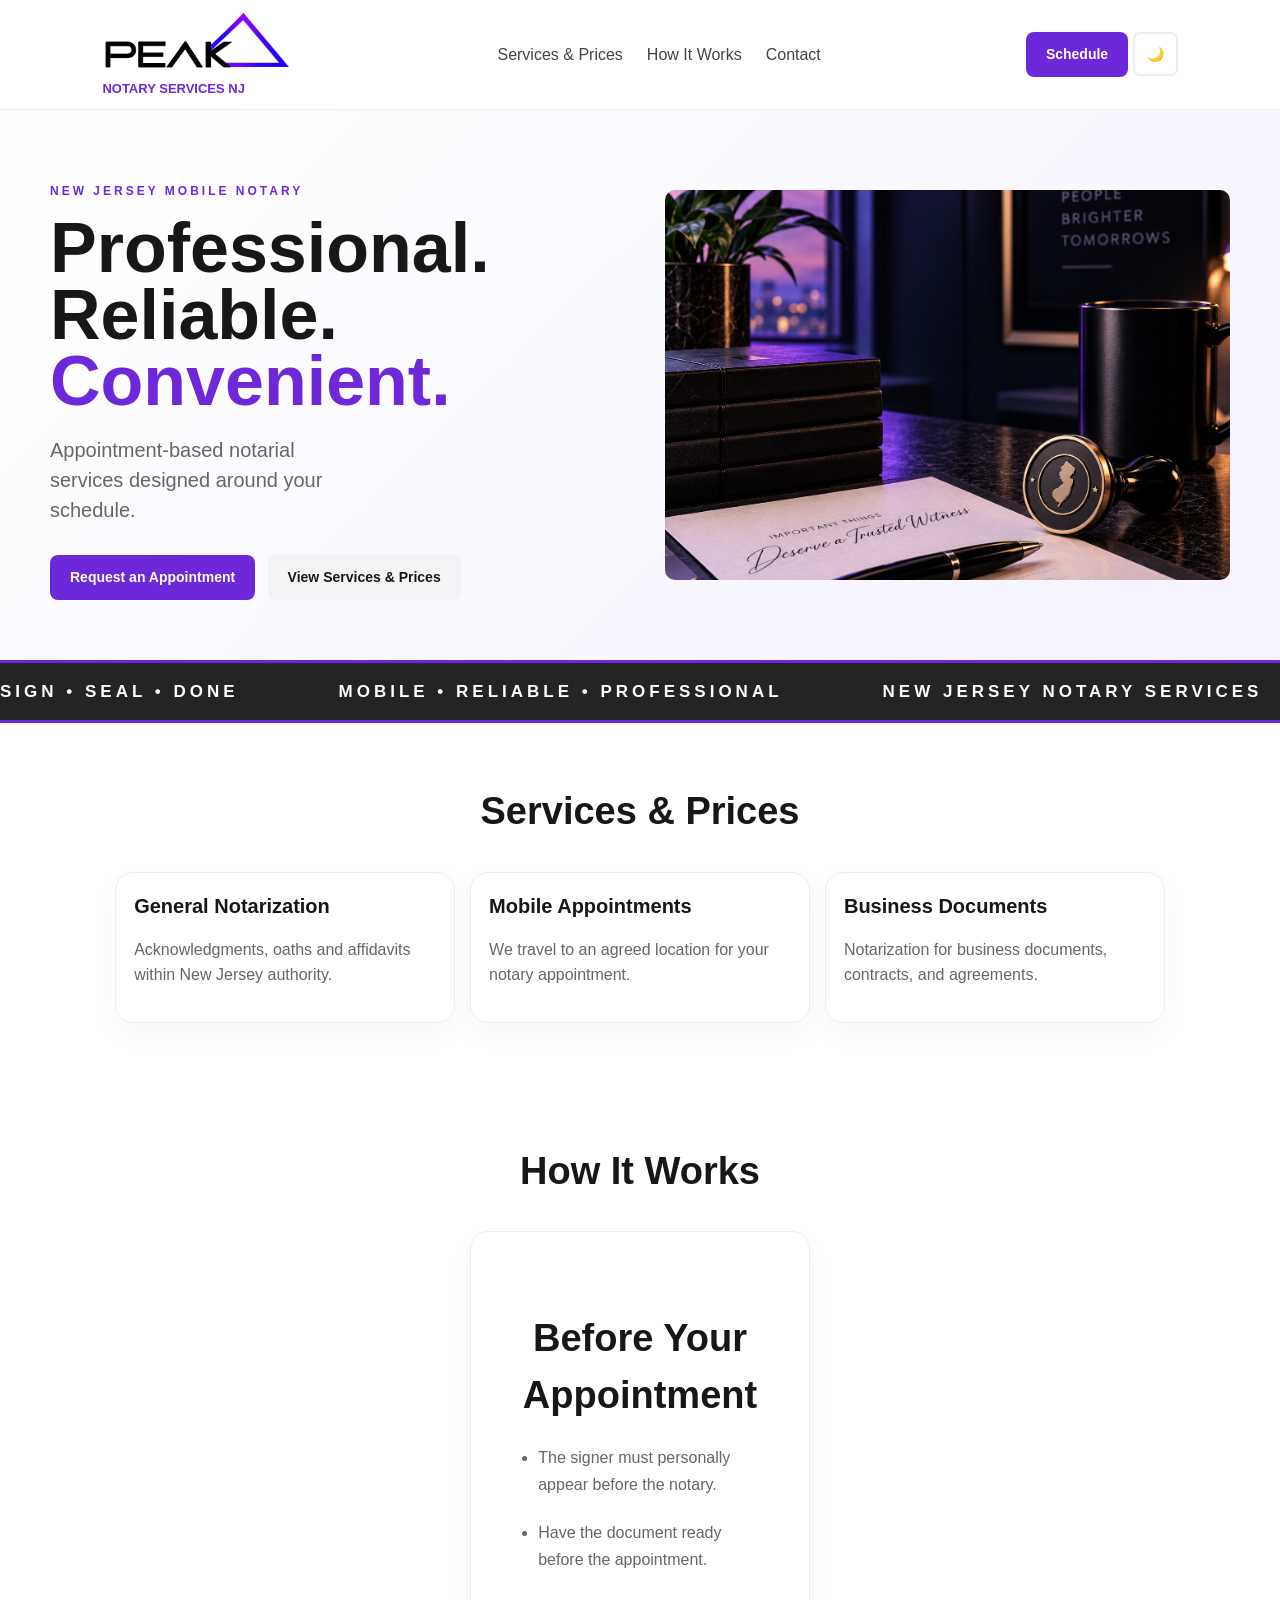
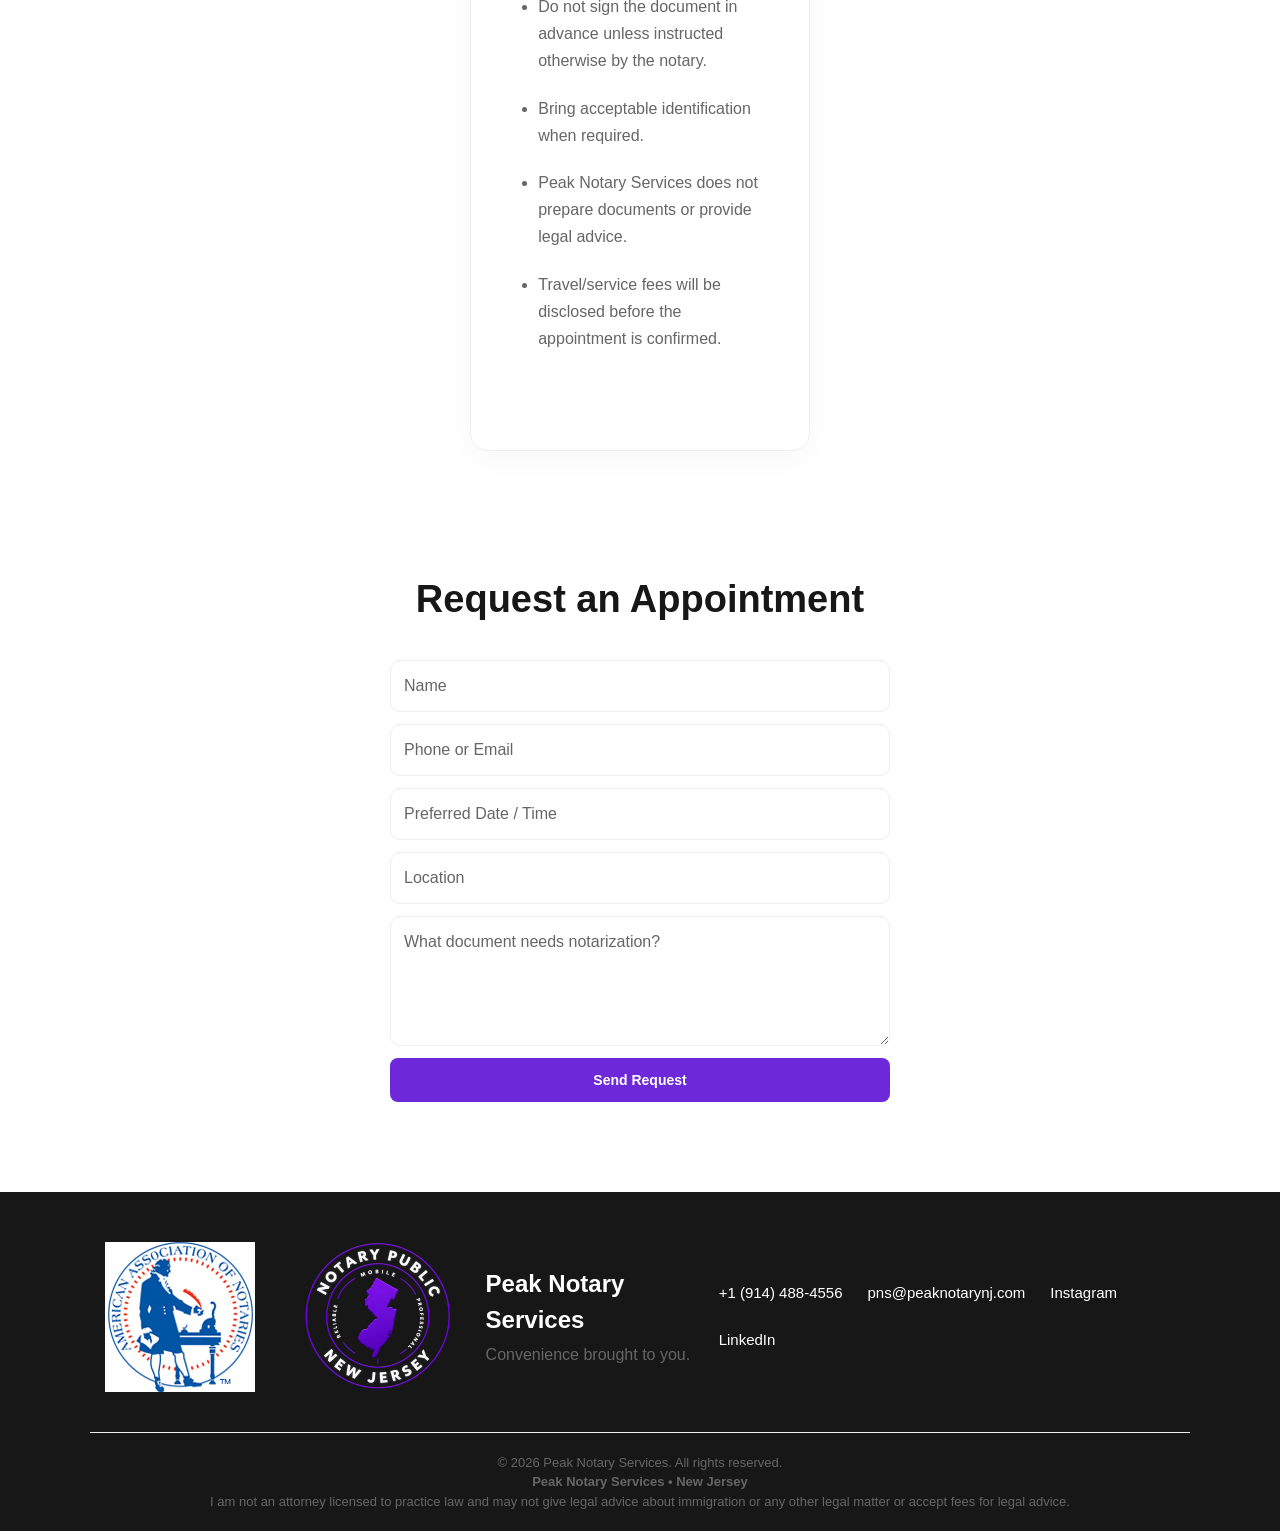
==== index.html @ 73725dfc "update11/11" ====
<!doctype html>
<html lang="en">
  <head>
    <meta charset="utf-8" />
    <meta name="viewport" content="width=device-width, initial-scale=1" />

    <title>Peak Notary Services | New Jersey Mobile Notary</title>

    <link rel="stylesheet" href="styles.css" />
  </head>

  <body>
    <!-- =========================
       HEADER
  ========================= -->

    <header>
      <a href="index.html" class="logo">
        <img
          id="site-logo"
          src="images/logo-light.png"
          alt="Peak Notary Services"
        />
        <small>NOTARY SERVICES NJ</small>
      </a>

      <nav>
        <a href="#services">Services & Prices</a>
        <a href="#how">How It Works</a>
        <a href="#contact">Contact</a>
      </nav>

      <div class="header-actions">
        <a class="btn" href="#contact">Schedule</a>

        <button id="darkModeToggle" class="dark-toggle" type="button">
          🌙
        </button>
      </div>
    </header>

    <!-- =========================
       HERO
    ========================= -->

    <section class="hero">
      <!-- HERO TEXT -->
      <div class="hero-content">
        <p class="eyebrow">NEW JERSEY MOBILE NOTARY</p>

        <h1>
          Professional.<br />
          Reliable.<br />
          <em>Convenient.</em>
        </h1>

        <p class="lead">
          Appointment-based notarial services designed around your schedule.
        </p>

        <div class="hero-buttons">
          <a class="btn" href="#contact"> Request an Appointment </a>

          <a class="btn ghost" href="#services"> View Services & Prices </a>
        </div>
      </div>

      <!-- HERO IMAGE -->
      <div class="hero-image">
        <img
          src="images/hero-image.jpg"
          alt="Professional notary workspace with documents and a pen"
        />
      </div>
    </section>

    <!-- =========================
         SCROLLING BANNER
    ========================= -->

    <div class="scrolling-banner">
      <div class="scrolling-track">
        <!-- Set 1 -->
        <div class="scrolling-group">
          <span>SIGN • SEAL • DONE</span>
          <span>MOBILE • RELIABLE • PROFESSIONAL</span>
          <span>NEW JERSEY NOTARY SERVICES</span>
        </div>

        <!-- Set 2 -->
        <div class="scrolling-group">
          <span>SIGN • SEAL • DONE</span>
          <span>MOBILE • RELIABLE • PROFESSIONAL</span>
          <span>NEW JERSEY NOTARY SERVICES</span>
        </div>

        <!-- Set 3 -->
        <div class="scrolling-group">
          <span>SIGN • SEAL • DONE</span>
          <span>MOBILE • RELIABLE • PROFESSIONAL</span>
          <span>NEW JERSEY NOTARY SERVICES</span>
        </div>
      </div>
    </div>

    <!-- =========================
         SERVICES
    ========================= -->

    <section id="services">
      <h2 style="text-align: center">Services & Prices</h2>

      <div class="cards">
        <!-- GENERAL NOTARIZATION -->

        <a href="general-notarization.html">
          <article>
            <b> General Notarization </b>

            <p>
              Acknowledgments, oaths and affidavits within New Jersey authority.
            </p>
          </article>
        </a>

        <!-- MOBILE APPOINTMENTS -->

        <a href="mobile-appointments.html">
          <article>
            <b>Mobile Appointments</b>

            <p>We travel to an agreed location for your notary appointment.</p>
          </article>
        </a>

        <!-- BUSINESS DOCUMENTS -->

        <a href="business-documents.html">
          <article>
            <b>Business Documents</b>

            <p>
              Notarization for business documents, contracts, and agreements.
            </p>
          </article>
        </a>
      </div>
    </section>

       <!--==========================
      HOW IT WORKS
    ==========================-->

    <section id="services">
      <h2 style="text-align: center">How It Works</h2>

      <div class="cards">
        
        <!-- How It Works -->

        <a href="how-it-works.html">
        <article></a>
  
        <section class="important-info">
          <h2>Before Your Appointment</h2>

          <ul>
            <li>The signer must personally appear before the notary.</li>

            <li>Have the document ready before the appointment.</li>

            <li>Do not sign the document in advance unless instructed otherwise by
              the notary.</li>

            <li>Bring acceptable identification when required.</li>

            <li>Peak Notary Services does not prepare documents or provide legal
              advice.</li>
              
            <li>Travel/service fees will be disclosed before the appointment is
              confirmed.</li>
          </ul>

        </section>
      </div>
    </section>

    <!-- =========================
         CONTACT
    ========================= -->

    <section id="contact">
      <h2 style="text-align: center">Request an Appointment</h2>

      <form
        action="https://formspree.io/f/xljraapn"
        method="POST"
        style="width: 100%; max-width: 500px; margin: 0 auto"
      >
      
        <input type="text" name="Name" placeholder="Name" required />

        <input
          type="text"
          name="Phone or Email"
          placeholder="Phone or Email"
          required
        />

        <input
          type="text"
          name="Preferred Date / Time"
          placeholder="Preferred Date / Time"
          required
        />

        <input type="text" name="Location" placeholder="Location" required />

        <textarea
          name="Document"
          placeholder="What document needs notarization?"
          required
        ></textarea>

        <button class="btn" type="submit">Send Request</button>
      </form>
    </section>

    <!-- =========================
       FOOTER
  ========================= -->

    <footer class="site-footer">
      <div class="footer-content">
        <div class="footer-brand">
          <img
            src="images/AAN-logo.png"
            alt="American Association of Notaries logo"
            class="footer-seal"
          />

          <img
            src="images/seal-dark.png"
            alt="Peak Notary Seal"
            class="footer-seal"
          />

          <div class="footer-brand-text">
            <h2>Peak Notary Services</h2>
            <p>Convenience brought to you.</p>
          </div>
        </div>

        <div class="footer-social">
          <a href="tel:+19144884556">+1 (914) 488-4556</a>

          <a href="mailto:pns@peaknotarynj.com">pns@peaknotarynj.com</a>

          <a
            href="https://www.instagram.com/"
            target="_blank"
            rel="noopener noreferrer"
          >
            Instagram
          </a>

          <a
            href="https://www.linkedin.com/"
            target="_blank"
            rel="noopener noreferrer"
          >
            LinkedIn
          </a>
        </div>
      </div>

      <div class="footer-bottom">
        <p>© 2026 Peak Notary Services. All rights reserved.</p>

        <p>
          <b>Peak Notary Services • New Jersey</b>
        </p>

        <p class="legal">
          I am not an attorney licensed to practice law and may not give legal
          advice about immigration or any other legal matter or accept fees for
          legal advice.
        </p>
      </div>
    </footer>

    <script src="script.js"></script>
  </body>
</html>
---- styles.css ----
* {
  box-sizing: border-box;
}

/* =========================
   COLOR VARIABLES
========================= */

:root {
  --bg: #ffffff;
  --text: #171717;
  --text-light: #444444;
  --muted: #666666;
  --border: #eeeeee;
  --card: #ffffff;
  --input: #ffffff;

  --hero: linear-gradient(135deg, #ffffff, #f5f3ff);

  --purple: #6d28d9;
  --purple-hover: #5b21b6;
  --purple-light: #d8b4fe;

  --ghost: #f3f4f6;
  --dark: #171717;
}

/* =========================
   DARK MODE
========================= */

body.dark-mode {
  --bg: #0d0d12;
  --text: #f5f5f5;
  --text-light: #d1d1d1;
  --muted: #b5b5bd;

  --border: #33333d;

  --card: #17171f;
  --input: #18181f;

  --hero: linear-gradient(135deg, #0d0d12, #171225);

  --purple: #9b6cff;
  --purple-hover: #7c3aed;
  --purple-light: #c4a7ff;

  --ghost: #24242d;
  --dark: #0a0a0d;
}

/* =========================
   GENERAL
========================= */

html {
  scroll-behavior: smooth;
}

body {
  margin: 0;

  font-family: Inter, Arial, sans-serif;

  color: var(--text);
  background: var(--bg);

  line-height: 1.5;

  overflow-x: hidden;

  transition:
    background 0.3s ease,
    color 0.3s ease;
}

/* =========================
   KEYBOARD ACCESSIBILITY
========================= */

a:focus-visible,
button:focus-visible,
input:focus-visible,
textarea:focus-visible,
select:focus-visible {
  outline: 2px solid var(--purple);
  outline-offset: 3px;
}

/* =========================
   HEADER
========================= */

header {
  min-height: 110px;

  display: flex;
  align-items: center;
  justify-content: space-between;

  padding: 0 8%;

  border-bottom: 1px solid var(--border);

  position: sticky;
  top: 0;

  background: var(--bg);

  z-index: 5;

  transition:
    background 0.3s ease,
    border-color 0.3s ease;
}

/* =========================
   HEADER LOGO
========================= */

.logo {
  display: block;

  text-decoration: none;

  flex-shrink: 0;
}

.logo img {
  display: block;

  width: 190px;
  max-width: 100%;

  height: auto;
}

.logo small {
  display: block;

  font-weight: bold;

  font-size: 13px;

  margin-top: 5px;

  color: var(--purple);
}

/* =========================
   BRAND
========================= */

.brand {
  display: flex;

  gap: 10px;

  align-items: center;

  text-decoration: none;

  color: var(--text);

  font-weight: 800;
  font-size: 22px;
}

.brand small {
  display: block;

  font-size: 8px;

  letter-spacing: 3px;

  color: var(--purple);
}

.mark {
  color: var(--purple);

  font-size: 30px;
}

/* =========================
   NAVIGATION
========================= */

nav {
  display: flex;

  gap: 24px;

  align-items: center;
}

nav a {
  color: var(--text-light);

  text-decoration: none;

  transition: color 0.2s ease;
}

nav a:hover {
  color: var(--purple);
}

/* =========================
   BUTTONS
========================= */

.btn {
  display: inline-flex;

  align-items: center;
  justify-content: center;

  min-height: 44px;

  background: var(--purple);

  color: #ffffff;

  border: 0;

  border-radius: 8px;

  padding: 12px 20px;

  text-decoration: none;

  font-weight: 700;

  font-size: 14px;

  cursor: pointer;

  transition:
    background 0.2s ease,
    transform 0.2s ease;
}

.btn:hover {
  background: var(--purple-hover);

  transform: translateY(-1px);
}

.ghost {
  background: var(--ghost);

  color: var(--text);

  margin-left: 8px;
}

.ghost:hover {
  background: var(--border);
}

/* =========================
   DARK MODE BUTTON
========================= */

.dark-toggle {
  min-height: 44px;

  border: 2px solid var(--border);

  background: var(--card);

  color: var(--text);

  padding: 8px 12px;

  border-radius: 7px;

  cursor: pointer;

  font-weight: 700;

  font-size: 14px;

  transition:
    background 0.3s ease,
    color 0.3s ease,
    border-color 0.3s ease;
}

.dark-toggle:hover {
  background: var(--purple);

  color: #ffffff;

  border-color: var(--purple);
}

/* =========================================
   PEAK NOTARY - CONTINUOUS CAROUSEL BANNER
   ========================================= */

.scrolling-banner {
  width: 100%;
  overflow: hidden;
  background: #242424;
  border-top: 3px solid #6d28d9;
  border-bottom: 3px solid #6d28d9;
  padding: 16px 0;
}

.scrolling-track {
  display: flex;
  width: max-content;
  will-change: transform;
  animation: peak-carousel 30s linear infinite;
}

.scrolling-group {
  display: flex;
  flex-shrink: 0;
}

.scrolling-group span {
  display: block;
  flex-shrink: 0;

  padding-right: 100px;

  color: #ffffff;
  font-size: 17px;
  font-weight: 600;
  letter-spacing: 4px;
  white-space: nowrap;
}

/* Continuous movement */
@keyframes peak-carousel {
  from {
    transform: translateX(0);
  }

  to {
    transform: translateX(-33.333333%);
  }
}

/* =========================
   HERO
========================= */

.hero {
  min-height: 500px;
  display: grid;
  grid-template-columns: minmax(0, 1fr) minmax(0, 1fr);
  gap: 50px;
  align-items: center;
  justify-content: center;
  max-width: 1400px;
  margin: 0 auto;
  padding: 60px 50px;
  background: var(--hero);
  transition: background 0.3s ease;
}

.eyebrow {
  letter-spacing: 3px;
  color: var(--purple);
  font-weight: 600;
  font-size: 12px;
}

.hero h1 {
  font-size: clamp(48px, 6vw, 70px);
  line-height: 0.95;
  margin: 15px 0;
}

.hero em {
  color: var(--purple);
  font-style: normal;
}

.lead {
  font-size: 20px;
  color: var(--muted);
  max-width: 320px;
  margin-bottom: 30px;
}

/* =========================
   HERO IMAGE
========================= */

.hero-image {
  width: 100%;
  min-width: 0;
  display: flex;
  justify-content: center;
  align-items: center;
}

.hero-image img {
  display: block;
  width: 100%;
  max-width: 600px;
  height: 390px;
  object-fit: cover;
  object-position: center;
  border-radius: 10px;
}

/* =========================
   MOUNTAIN
========================= */

.mountain {
  height: 380px;

  border-radius: 28px;

  background: linear-gradient(160deg, #171717, #31204c);

  display: flex;

  flex-direction: column;

  align-items: center;

  justify-content: center;

  color: #ffffff;

  box-shadow: 0 25px 60px #0002;

  overflow: hidden;
}

.mountain:before {
  content: "";

  width: 0;
  height: 0;

  border-left: 150px solid transparent;

  border-right: 150px solid transparent;

  border-bottom: 210px solid var(--purple);
}

.nj {
  font-size: 48px;

  font-weight: 900;

  margin-top: -120px;
}

.mountain p {
  letter-spacing: 5px;

  color: var(--purple-light);

  margin-top: 80px;

  text-align: center;
}

/* =========================
   SECTIONS
========================= */

section {
  padding: 60px 9%;
}

h2 {
  font-size: 38px;

  margin-top: 0;
}

/* =========================
   HOMEPAGE SERVICE CARDS
========================= */

.cards {
  display: grid;
  grid-template-columns: repeat(3, 1fr);
  max-width: 1400px;
  margin: 0 auto;
  gap: 15px;
}

.cards a {
  text-decoration: none;
  color: inherit;
}

.cards article,
.steps div {
  padding: 18px;
  border: 1px solid var(--border);
  border-radius: 18px;
  background: var(--card);
  box-shadow: 0 10px 30px #00000008;
  transition:
    background 0.3s ease,
    border-color 0.3s ease,
    transform 0.2s ease;
}

.cards article {
  cursor: pointer;
}

.cards article:hover {
  transform: translateY(-2px);

  border-color: var(--purple);
}

.cards b {
  font-size: 20px;
}

.cards p {
  color: var(--muted);

  line-height: 1.6;
}

/* =========================
   HOW IT WORKS
========================= */

#how {
  text-align: center;
}

#how .steps {
  display: grid;
  grid-template-columns: repeat(4, 1fr);
  gap: 20px;
  max-width: 1000px;
  margin: 30px auto;
}

#how .steps article {
  padding: 20px;
  text-align: center;
}

#how .steps b {
  display: block;
  color: var(--purple);
  font-size: 28px;
}

.important-info {
  max-width: 800px;
  margin: 40px auto 0;
  text-align: left;
}

.important-info h2 {
  text-align: center;
}

.important-info ul {
  line-height: 1.8;
}

/* MOBILE */

@media (max-width: 768px) {
  #how .steps {
    grid-template-columns: repeat(2, 1fr);
  }
}

@media (max-width: 480px) {
  #how .steps {
    grid-template-columns: 1fr;
  }
}

/* =========================
   ABOUT
========================= */

.about {
  background: var(--dark);

  color: #ffffff;

  display: grid;

  grid-template-columns: 1fr 1fr;

  gap: 40px;
}

.about p {
  color: #dddddd;

  font-size: 20px;

  line-height: 1.6;
}

.quote {
  font-size: 24px;

  color: var(--purple-light);

  align-self: center;
}

/* =========================
   CONTACT FORM
========================= */

form {
  width: 100%;

  max-width: 650px;

  display: grid;

  gap: 12px;
}

input,
textarea,
select {
  width: 100%;

  padding: 13px;

  border: 1px solid var(--border);

  border-radius: 10px;

  font: inherit;

  background: var(--input);

  color: var(--text);

  transition:
    background 0.3s ease,
    color 0.3s ease,
    border-color 0.3s ease;
}

input::placeholder,
textarea::placeholder {
  color: var(--muted);
}

input:focus,
textarea:focus,
select:focus {
  outline: 2px solid var(--purple);

  border-color: var(--purple);
}

textarea {
  min-height: 130px;

  resize: vertical;
}

/* =========================
   FOOTER
========================= */

.site-footer {
  margin-top: 30px;

  padding: 50px 7% 20px;

  background: var(--dark);

  color: var(--muted);

  transition:
    background 0.3s ease,
    color 0.3s ease;
}

.footer-content {
  display: flex;

  justify-content: space-between;

  align-items: center;

  max-width: 1250px;

  margin: 0 auto;
}

/* =========================
   FOOTER BRAND
========================= */

.footer-brand {
  display: flex;

  align-items: center;

  gap: 18px;
}

.footer-seal {
  width: 180px;

  height: 150px;

  object-fit: contain;

  flex-shrink: 0;
}

/* DARK MODE SEAL */

.footer-brand-text h2 {
  margin: 0 0 5px;

  font-size: 24px;

  color: #ffffff;
}

.footer-brand-text p {
  margin: 0;

  color: var(--muted);
}

/* =========================
   FOOTER SOCIAL
========================= */

.footer-social {
  display: flex;

  gap: 25px;

  align-items: center;

  flex-wrap: wrap;
}

.footer-social a {
  color: #ffffff;

  text-decoration: none;

  font-size: 15px;

  transition: color 0.2s ease;
}

.footer-social a:hover {
  color: var(--purple);
}

/* =========================
   FOOTER BOTTOM
========================= */

.footer-bottom {
  max-width: 1200px;

  margin: 40px auto 0;

  padding-top: 20px;

  border-top: 1px solid var(--border);

  text-align: center;
}

.footer-bottom p {
  margin: 0;

  color: var(--muted);

  font-size: 13px;
}

/* =========================
   SERVICE HERO
========================= */

.service-hero {
  text-align: center;

  padding: 90px 7% 80px;

  background: var(--hero);

  border-bottom: 1px solid var(--border);
}

.service-hero h1 {
  margin: 15px 0;

  font-size: clamp(44px, 6vw, 64px);

  line-height: 1;
}

.service-hero h1 em {
  color: var(--purple);

  font-style: normal;
}

.service-hero > p:last-child {
  max-width: 650px;

  margin: 25px auto 0;

  color: var(--muted);

  font-size: 19px;

  line-height: 1.6;
}

/* =========================
   SERVICE INTRO
========================= */

.service-intro {
  max-width: 750px;

  margin: 0 auto;

  text-align: center;

  padding-bottom: 45px;
}

.service-intro h2 {
  margin-bottom: 15px;
}

.service-intro p {
  color: var(--muted);

  line-height: 1.7;

  font-size: 17px;
}

/* =========================
   PRICING
========================= */

.pricing-section {
  padding-top: 20px;
}

.pricing-cards {
  max-width: 1000px;

  margin: 0 auto;

  display: grid;

  grid-template-columns: repeat(2, 1fr);

  gap: 20px;
}

.price-card {
  padding: 30px;

  background: var(--card);

  border: 1px solid var(--border);

  border-radius: 18px;

  box-shadow: 0 10px 30px #00000008;

  transition:
    background 0.3s ease,
    border-color 0.3s ease,
    transform 0.2s ease;
}

.price-card:hover {
  transform: translateY(-3px);

  border-color: var(--purple);
}

.price-card h3 {
  margin: 0 0 12px;

  font-size: 21px;
}

.price-card p {
  margin: 0;

  color: var(--muted);

  line-height: 1.6;
}

.price-card strong {
  display: block;

  margin-top: 22px;

  color: var(--purple);

  font-size: 19px;
}

.price-card ul {
  padding-left: 20px;

  margin: 20px 0;

  color: var(--muted);

  line-height: 1.7;
}

.price-card li {
  margin-bottom: 5px;
}

.price-card small {
  display: block;

  margin-top: 8px;

  color: var(--muted);

  font-size: 12px;
}

/* =========================
   MOBILE NOTARY
========================= */

.mobile-pricing {
  max-width: 1000px;

  margin: 30px auto 0;

  padding: 40px;

  background: var(--dark);

  color: #ffffff;

  border-radius: 22px;
}

.mobile-pricing h2 {
  margin: 10px 0 15px;

  font-size: 32px;
}

.mobile-pricing > div {
  max-width: 700px;
}

.mobile-pricing p:not(.eyebrow) {
  color: #dddddd;

  line-height: 1.7;

  font-size: 17px;
}

.mobile-pricing strong,
.mobile-price {
  display: block;

  margin-top: 25px;

  color: var(--purple-light);

  font-size: 22px;
}

.mobile-pricing .eyebrow {
  color: var(--purple-light);
}

.small-note {
  font-size: 14px !important;

  margin-top: 12px;
}

/* =========================
   BUSINESS DOCUMENTS
========================= */

.business-info {
  max-width: 1000px;

  margin: 0 auto;
}

.business-list {
  display: grid;

  grid-template-columns: repeat(2, 1fr);

  gap: 20px;
}

.business-list > div {
  padding: 25px;

  background: var(--card);

  border: 1px solid var(--border);

  border-radius: 18px;

  transition:
    background 0.3s ease,
    border-color 0.3s ease,
    transform 0.2s ease;
}

.business-list > div:hover {
  transform: translateY(-2px);

  border-color: var(--purple);
}

.business-list b {
  font-size: 18px;
}

.business-list p {
  color: var(--muted);

  line-height: 1.6;

  margin-bottom: 0;
}

/* =========================
   IMPORTANT INFORMATION
========================= */

.important-info {
  max-width: 1000px;

  margin: 0 auto;
}

.important-info h2 {
  margin-bottom: 20px;
}

.important-info ul {
  padding-left: 22px;

  max-width: 850px;
}

.important-info li {
  margin-bottom: 20px;

  color: var(--muted);

  line-height: 1.7;
}

#how .important-info li {
  font-size: 22px;
  line-height: 1.5;
}

/* =========================
   CALL TO ACTION
========================= */

.service-cta {
  text-align: center;

  background: var(--hero);
}

.service-cta h2 {
  margin-bottom: 10px;
}

.service-cta p {
  color: var(--muted);

  margin-bottom: 25px;
}

.service-cta .ghost {
  margin-left: 8px;
}

/* =========================
   TABLET
========================= */

@media (max-width: 1000px) {
  header {
    padding: 0 6%;
  }

  .hero {
    padding: 70px 7%;
  }

  section {
    padding: 75px 7%;
  }

  .cards {
    grid-template-columns: repeat(2, 1fr);
  }

  .steps {
    grid-template-columns: repeat(2, 1fr);
  }

  .footer-seal {
    width: 150px;
    height: 150px;
  }
}

/* =========================
   MOBILE
========================= */

@media (max-width: 800px) {
  /* HEADER */

  header {
    min-height: 120px;
    padding: 12px 5%;
    display: grid;
    grid-template-columns: minmax(0, 1fr) auto;
    grid-template-areas:
      "logo actions"
      "nav nav";
    gap: 10px 15px;
    align-content: center;
  }

  .logo {
    grid-area: logo;
  }

  .logo img {
    width: 150px;
    max-width: 100%;
  }

  nav {
    grid-area: nav;
    display: flex;
    justify-content: center;
    align-items: center;
    gap: 18px;
    width: 100%;
    flex-wrap: wrap;
    padding-top: 5px;
  }

  nav a {
    font-size: 13px;
    white-space: nowrap;
  }

  /* HEADER ACTIONS */

  .header-actions {
    grid-area: actions;
    display: flex;
    align-items: center;
    justify-self: end;
    gap: 8px;
  }

  .header-actions .btn {
    min-height: 40px;
    padding: 9px 13px;
    font-size: 12px;
    white-space: nowrap;
  }

  /* DARK/LIGHT TOGGLE */

  .header-actions .dark-toggle {
    width: auto;
    max-width: max-content;
    min-width: 0;
    flex: 0 0 auto;
    white-space: nowrap;
    min-height: 40px;
    padding: 7px 10px;
    font-size: 12px;
    box-sizing: border-box;
  }

  /* HERO */

  .hero {
    grid-template-columns: 1fr;
    gap: 35px;
    min-height: auto;
    padding: 60px 7%;
  }

  .hero h1 {
    font-size: clamp(42px, 11vw, 52px);
  }

  .lead {
    font-size: 18px;
  }

  .hero-image img {
    width: 100%;
    max-width: 100%;
    height: 320px;
  }

  /* MOUNTAIN */

  .mountain {
    height: 320px;
    margin-top: 10px;
  }

  .mountain:before {
    border-left-width: 110px;
    border-right-width: 110px;
    border-bottom-width: 160px;
  }

  .nj {
    font-size: 40px;
    margin-top: -90px;
  }

  .mountain p {
    font-size: 14px;
    letter-spacing: 4px;
    margin-top: 60px;
  }

  /* SECTIONS */

  section {
    padding: 65px 7%;
  }

  h2 {
    font-size: 32px;
  }

  /* SERVICE CARDS */

  .cards {
    grid-template-columns: 1fr;
  }

  /* HOW IT WORKS */

  .steps {
    grid-template-columns: 1fr;
  }

  /* ABOUT */

  .about {
    grid-template-columns: 1fr;
    gap: 30px;
  }

  .about p {
    font-size: 18px;
  }

  .quote {
    font-size: 21px;
  }

  /* SERVICE HERO */

  .service-hero {
    padding: 65px 7% 60px;
  }

  .service-hero h1 {
    font-size: clamp(40px, 11vw, 48px);
  }

  .service-hero > p:last-child {
    font-size: 17px;
  }

  /* PRICING */

  .pricing-cards {
    grid-template-columns: 1fr;
  }

  .price-card {
    padding: 25px;
  }

  /* MOBILE NOTARY */

  .mobile-pricing {
    padding: 30px 25px;
  }

  .mobile-pricing h2 {
    font-size: 27px;
  }

  /* BUSINESS DOCUMENTS */

  .business-list {
    grid-template-columns: 1fr;
  }

  /* BUTTONS */

  .btn {
    min-height: 44px;
    padding: 12px 18px;
  }

  .service-cta .btn {
    margin: 5px;
  }

  .ghost {
    margin-left: 0;
  }

  /* FOOTER */

  .footer-content {
    flex-direction: column;
    gap: 25px;
    text-align: center;
  }

  .footer-brand {
    flex-direction: column;
    justify-content: center;
    text-align: center;
  }

  .footer-seal {
    width: 90px;
    height: 90px;
  }

  .footer-social {
    justify-content: center;
    gap: 15px;
  }
}

/* =========================
   SMALL PHONES
========================= */

@media (max-width: 400px) {
  /* HEADER */

  header {
    min-height: 145px;
    padding: 10px 4%;
  }

  .logo img {
    width: 135px;
  }

  nav {
    gap: 10px 14px;
    padding-top: 3px;
  }

  nav a {
    font-size: 12px;
  }

  .header-actions .btn {
    min-height: 38px;
    padding: 8px 10px;
    font-size: 11px;
    width: auto;
  }

  .header-actions .dark-toggle {
    min-height: 38px;
    padding: 6px 8px;
    font-size: 11px;
  }

  /* HERO */

  .hero {
    min-height: auto;
    grid-template-columns: 1fr;
    gap: 25px;
    padding: 50px 6%;
  }

  .hero h1 {
    font-size: 40px;
  }

  .lead {
    font-size: 17px;
  }

  .hero-image img {
    width: 100%;
    max-width: 100%;
    height: 250px;
  }

  /* SERVICE HERO */

  .service-hero {
    padding: 55px 6% 50px;
  }

  .service-hero h1 {
    font-size: 38px;
  }

  /* MOBILE PRICING */

  .mobile-pricing {
    padding: 25px 20px;
  }

  /* PRICE CARDS */

  .price-card {
    padding: 22px;
  }

  /* SERVICE CARDS */

  .cards article,
  .steps div {
    padding: 23px;
  }

  /* BUTTONS */

  .btn {
    width: 100%;
  }

  .service-cta .btn {
    display: flex;
    width: 100%;
    margin: 8px 0;
  }
}
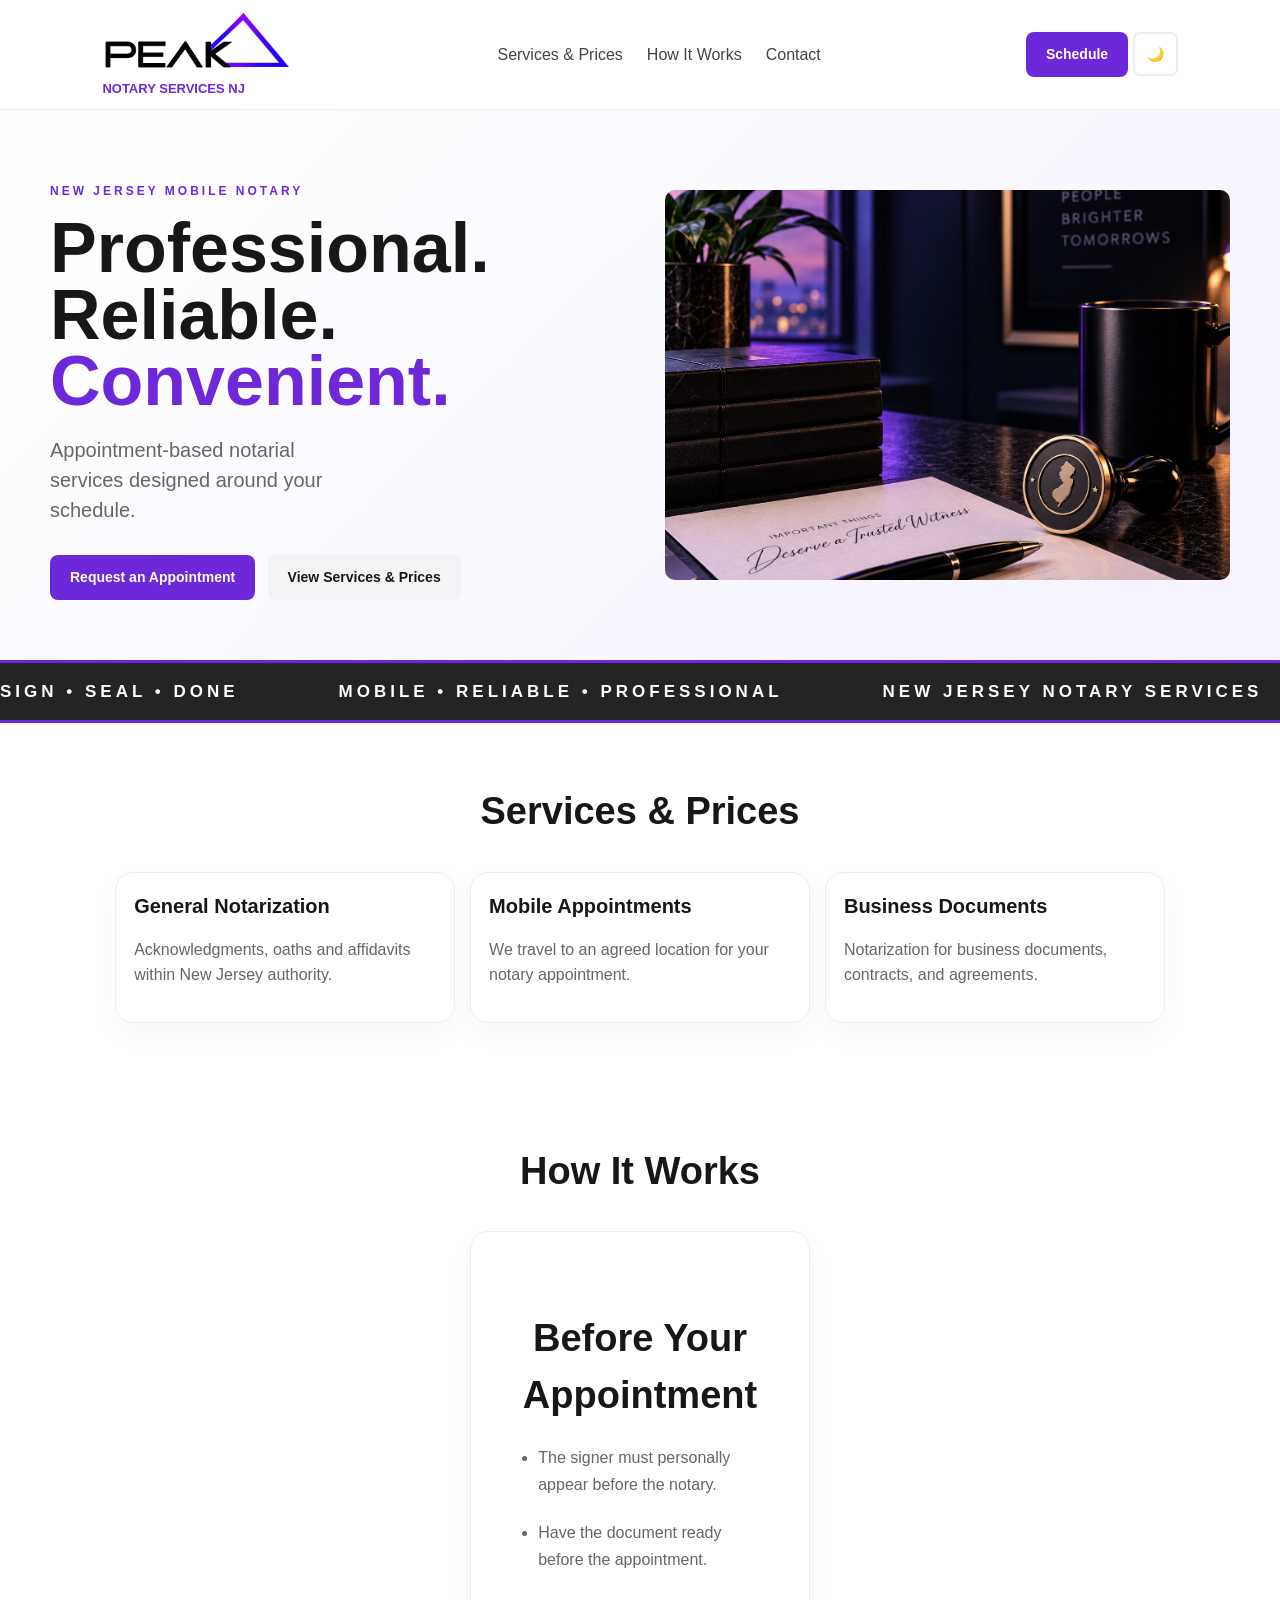
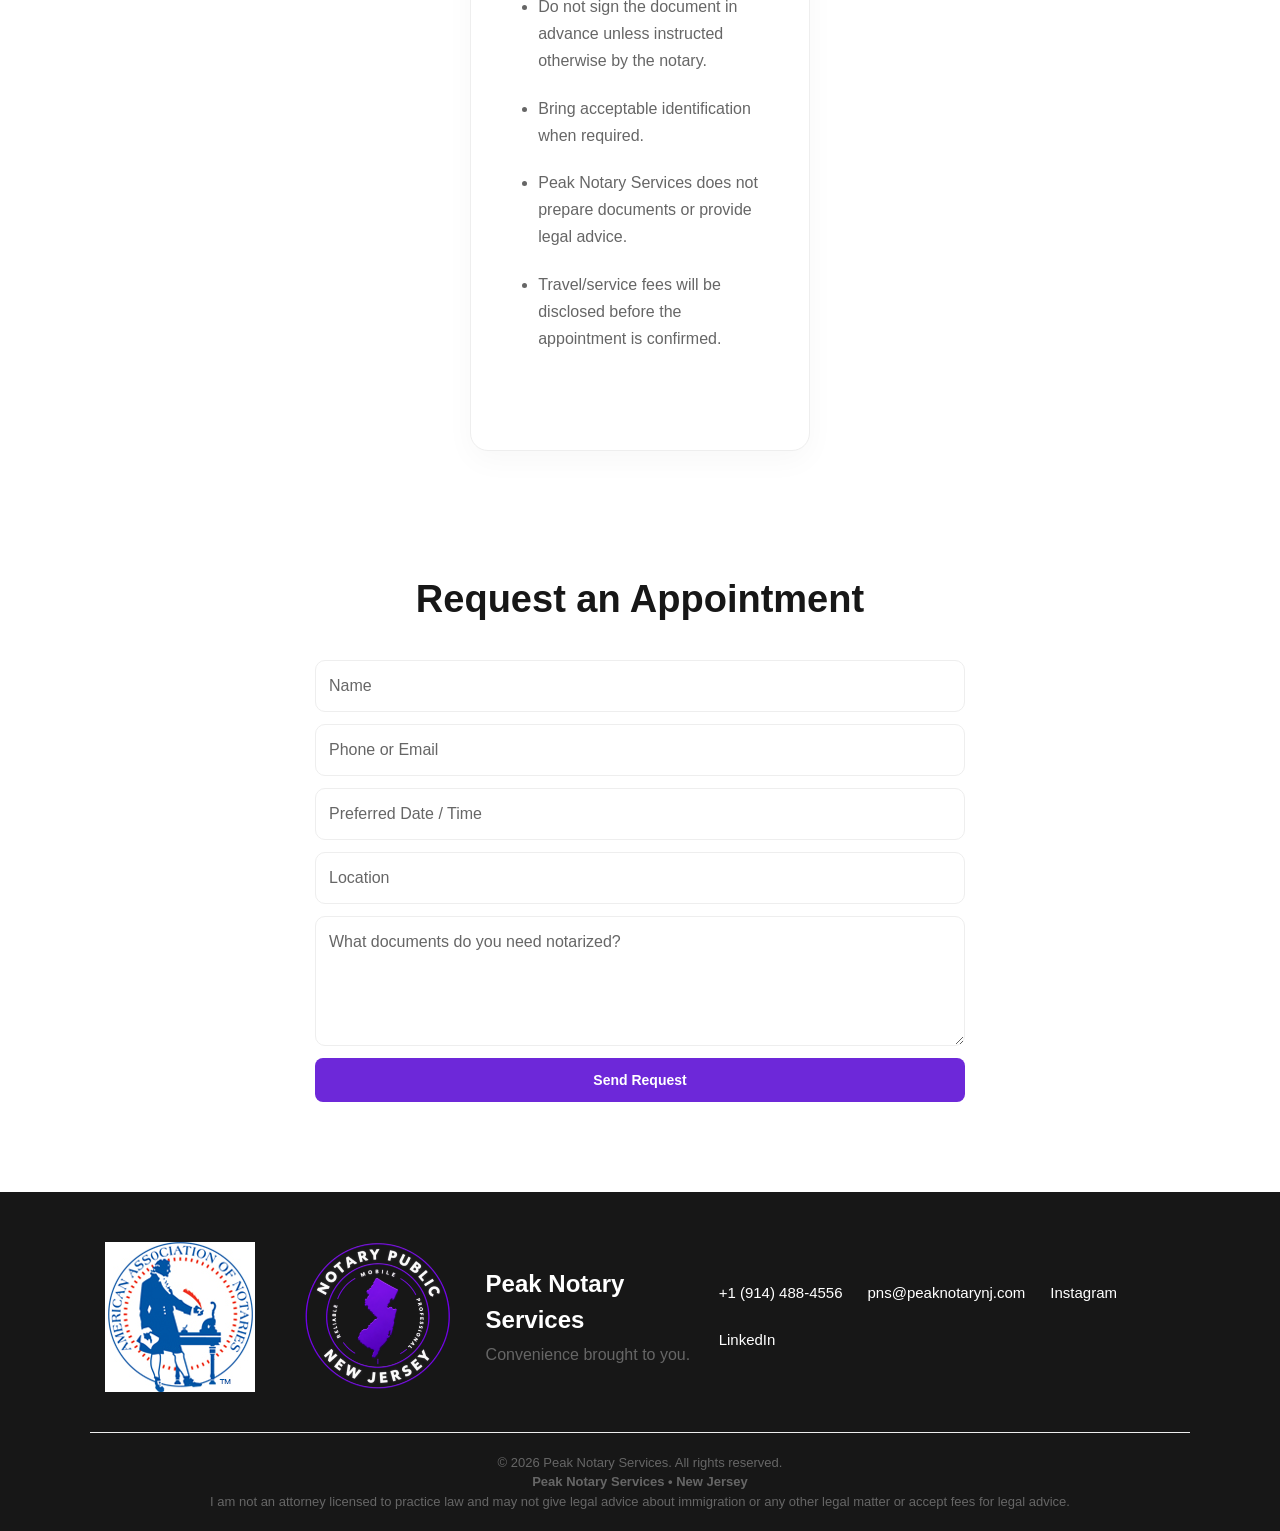
==== commit d1f76f43: "11/11 update1" ====
--- a/index.html
+++ b/index.html
@@ -192,13 +192,17 @@
     <section id="contact">
       <h2 style="text-align: center">Request an Appointment</h2>
 
-      <form
-        action="https://formspree.io/f/xljraapn"
-        method="POST"
-        style="width: 100%; max-width: 500px; margin: 0 auto"
-      >
-      
-        <input type="text" name="Name" placeholder="Name" required />
+    <form 
+      action="https://formspree.io/f/mrpqgkeq"
+      method="POST"
+    >
+
+      <input 
+          type="text" 
+          name="Name" 
+          placeholder="Name" 
+          required 
+        />
 
         <input
           type="text"
@@ -214,16 +218,24 @@
           required
         />
 
-        <input type="text" name="Location" placeholder="Location" required />
+        <input 
+          type="text" 
+          name="Location" 
+          placeholder="Location" 
+          required
+        />
 
         <textarea
           name="Document"
-          placeholder="What document needs notarization?"
+          placeholder="What documents do you need notarized?"
           required
         ></textarea>
 
-        <button class="btn" type="submit">Send Request</button>
+        <button class="btn" type="submit">
+          Send Request</button>
+
       </form>
+
     </section>
 
     <!-- =========================
--- a/styles.css
+++ b/styles.css
@@ -623,6 +623,12 @@
    CONTACT FORM
 ========================= */
 
+#contact {
+  display: flex;
+  flex-direction: column;
+  align-items: center;
+}
+
 form {
   width: 100%;
 
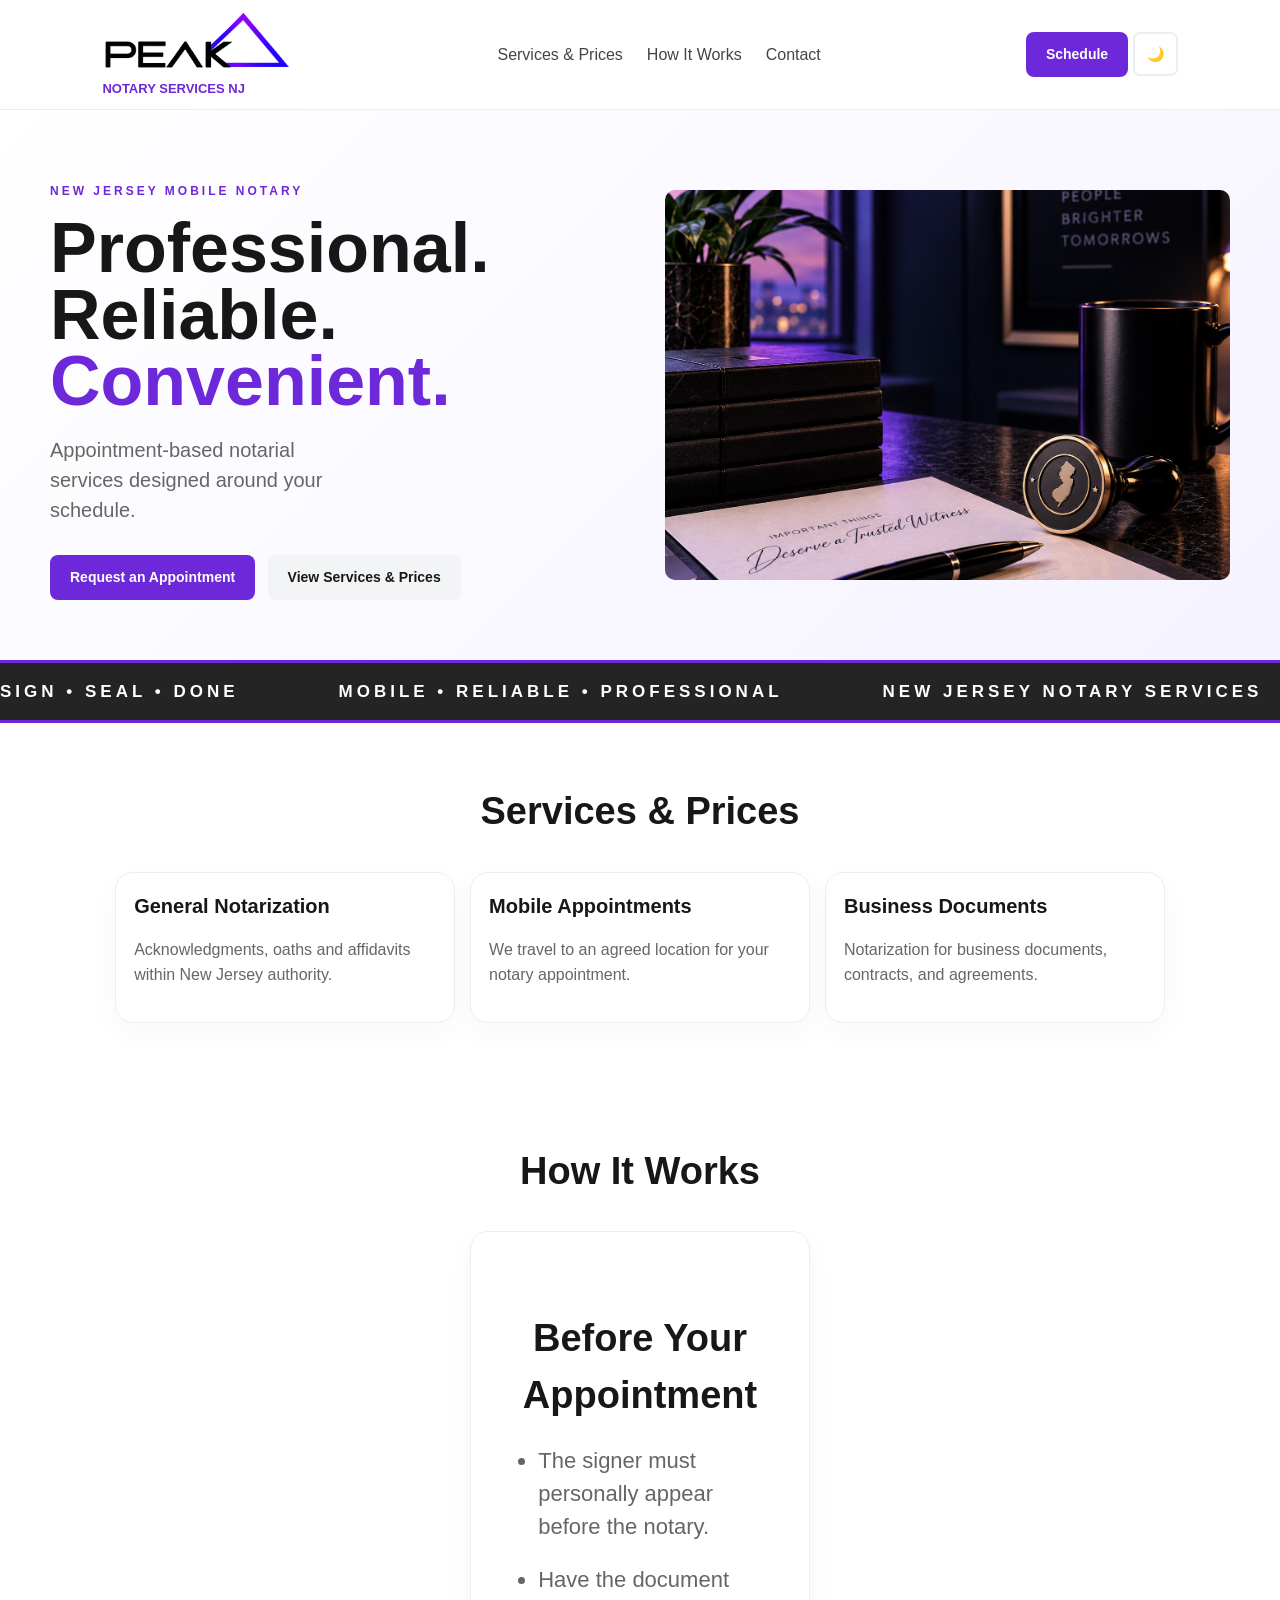
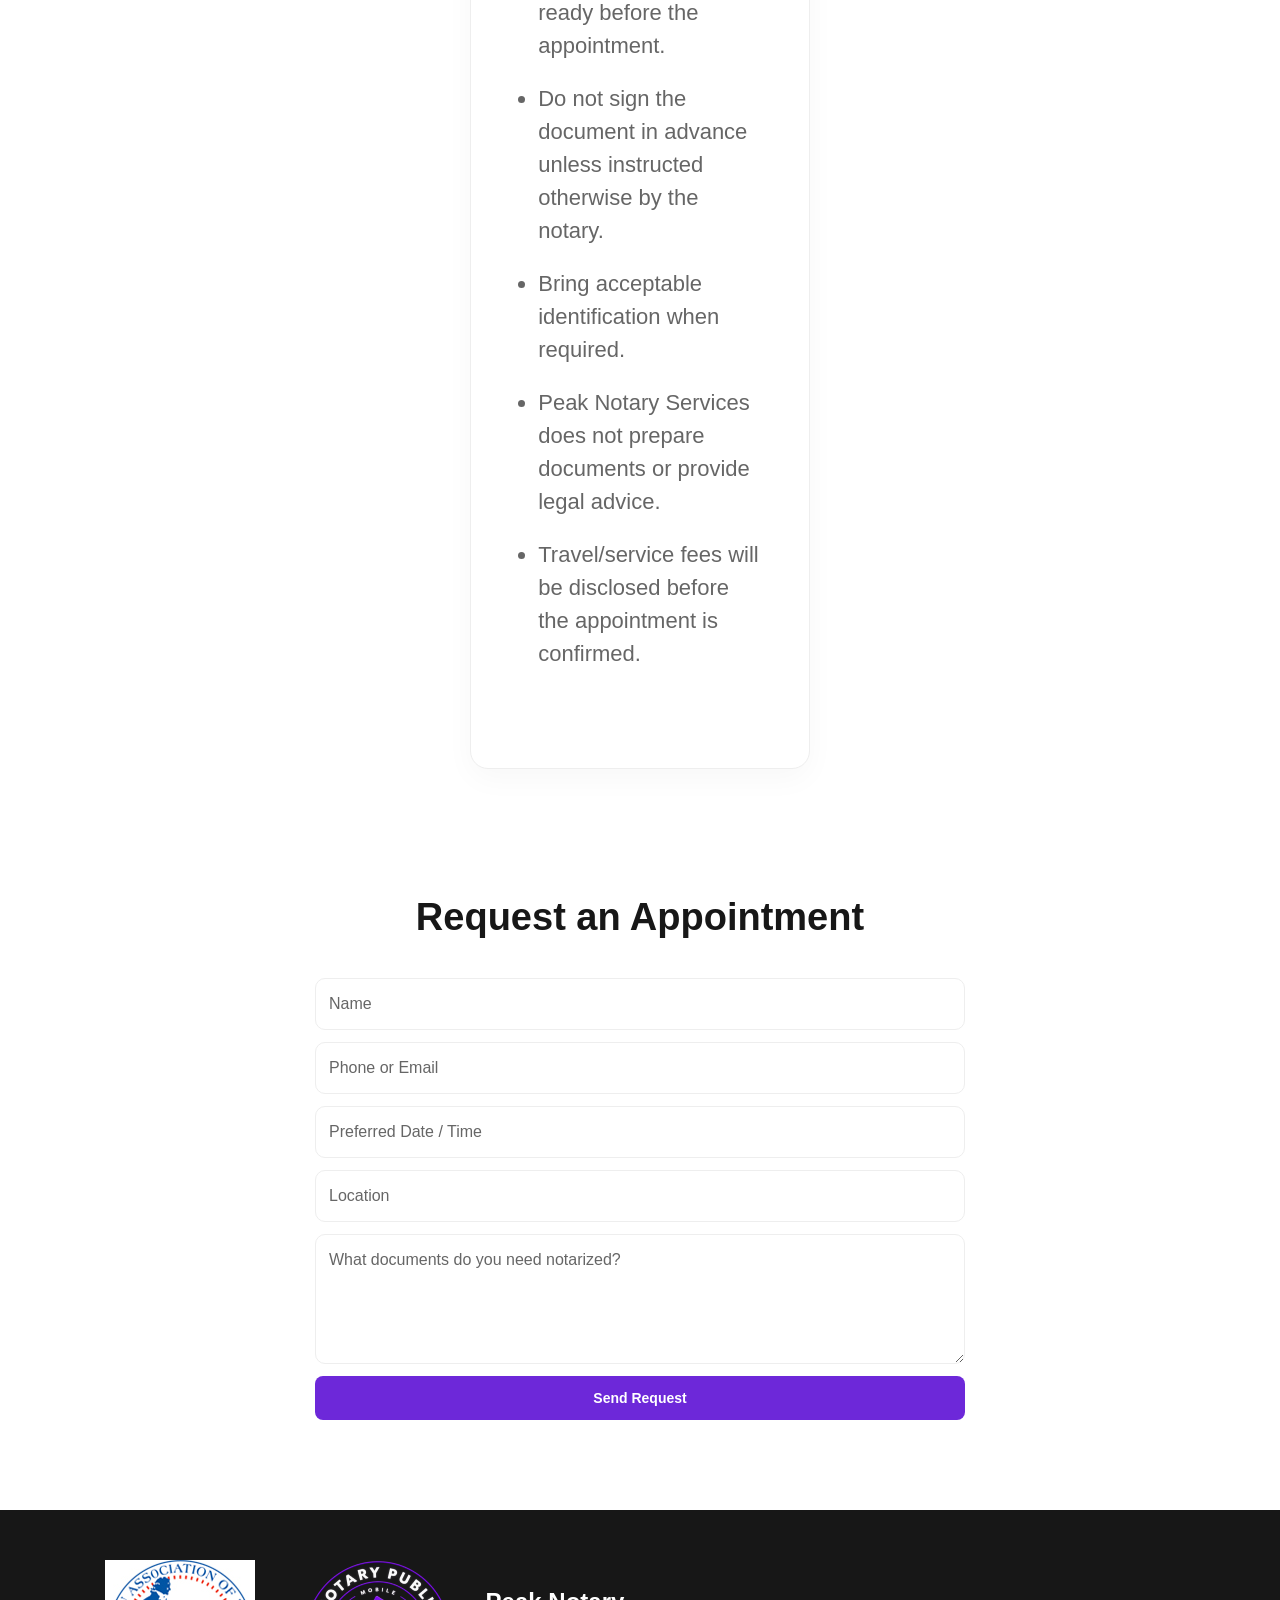
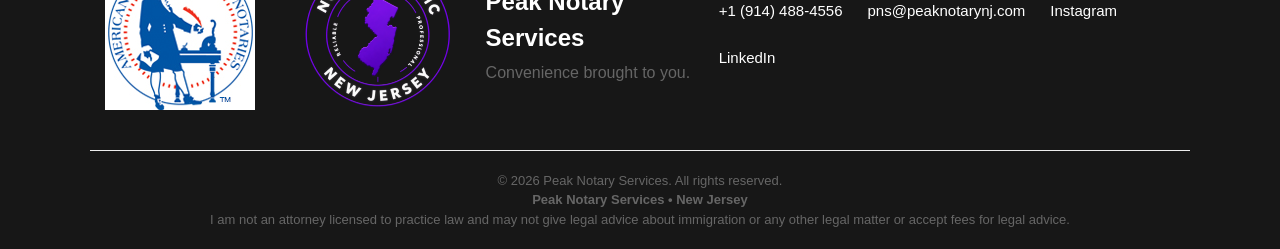
==== commit 05efa94c: "1111 update" ====
--- a/index.html
+++ b/index.html
@@ -151,7 +151,7 @@
       HOW IT WORKS
     ==========================-->
 
-    <section id="services">
+    <section id="how">
       <h2 style="text-align: center">How It Works</h2>
 
       <div class="cards">
--- a/styles.css
+++ b/styles.css
@@ -573,9 +573,10 @@
   line-height: 1.8;
 }
 
+
 /* MOBILE */
 
-@media (max-width: 768px) {
+@media (max-width: 68px) {
   #how .steps {
     grid-template-columns: repeat(2, 1fr);
   }
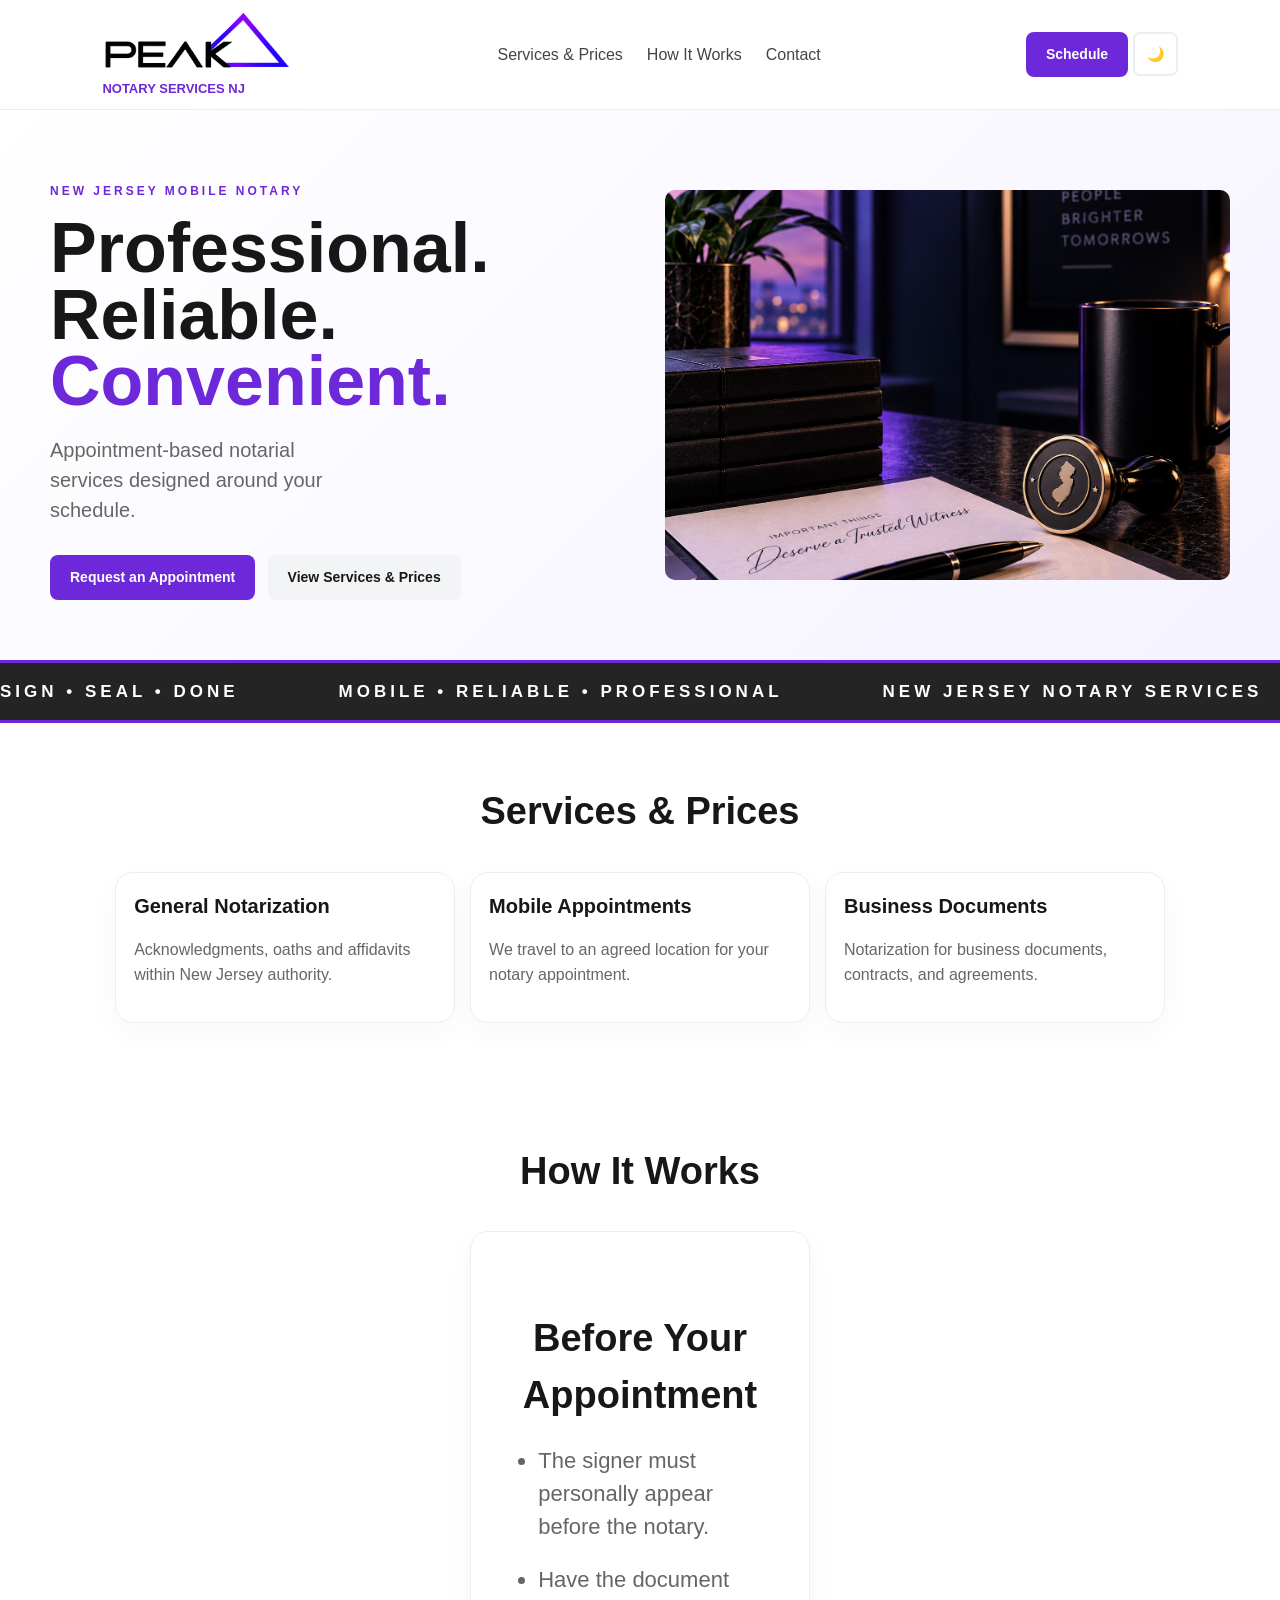
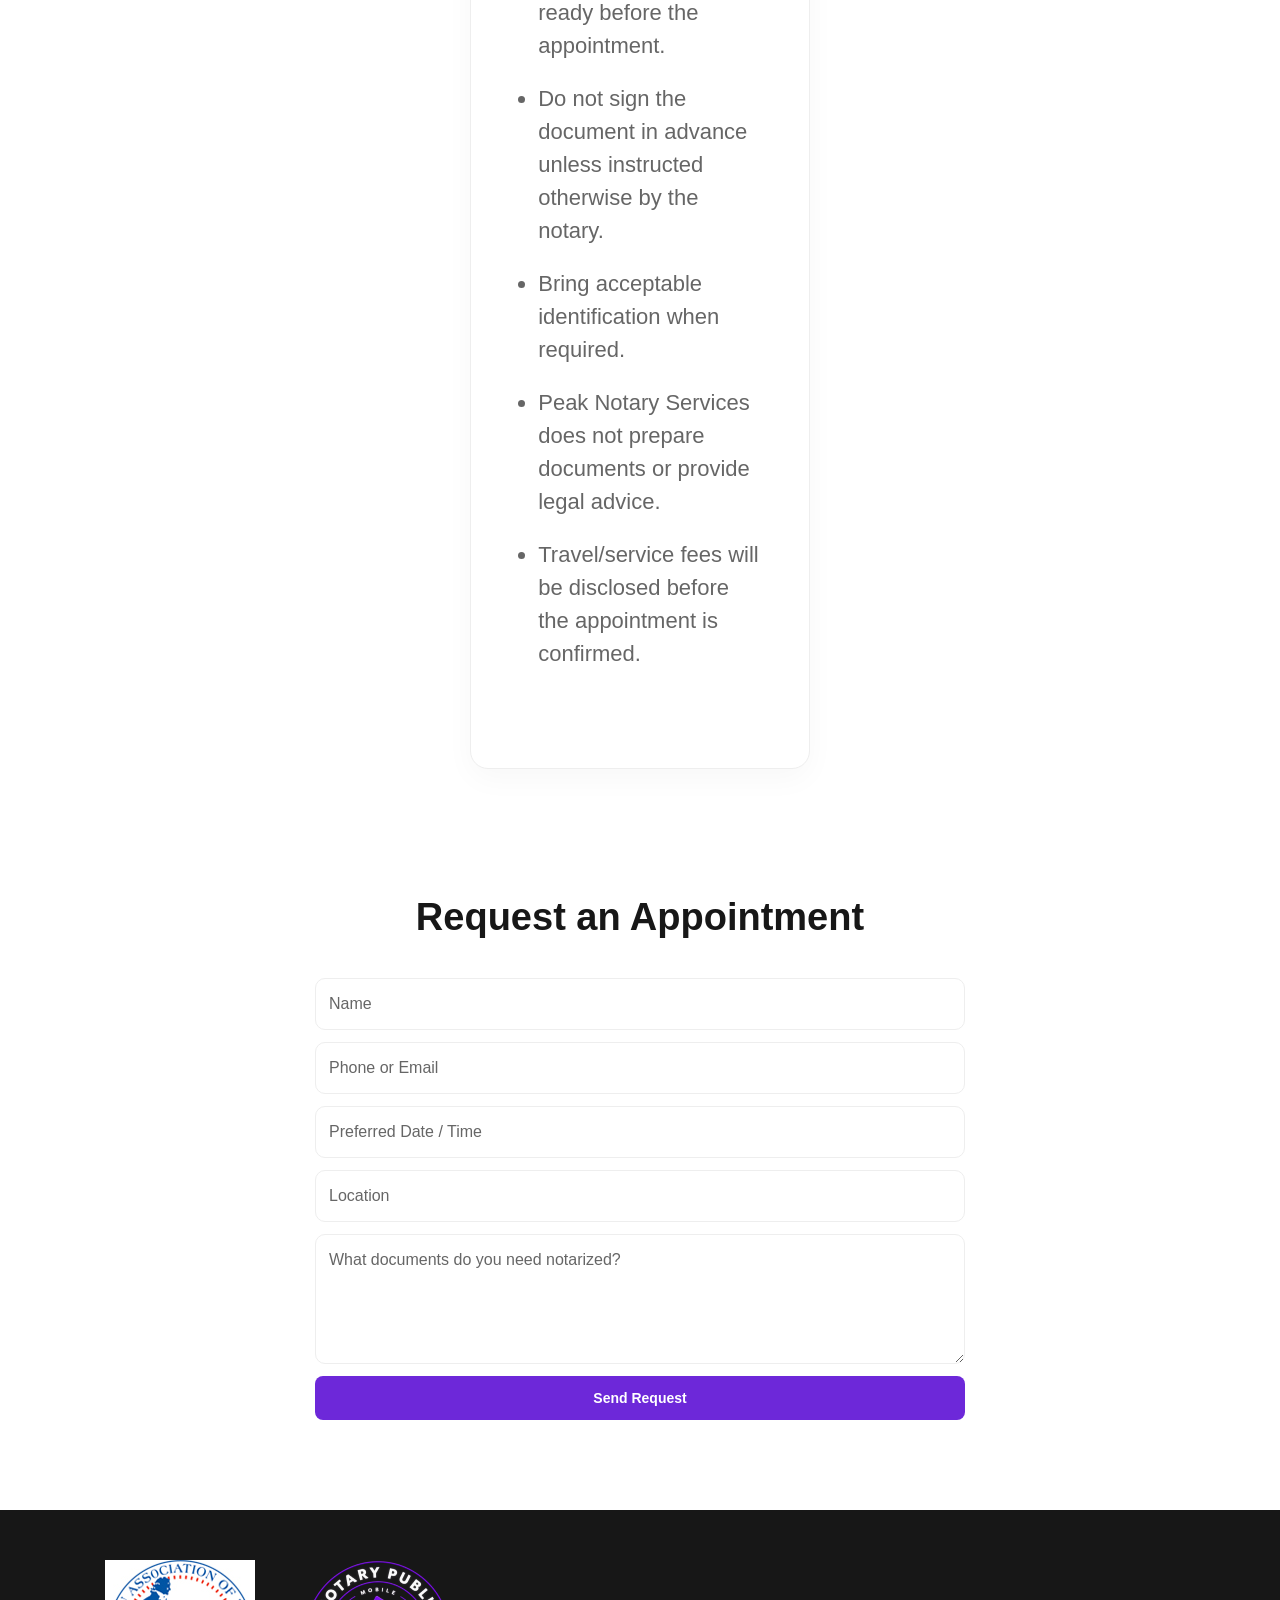
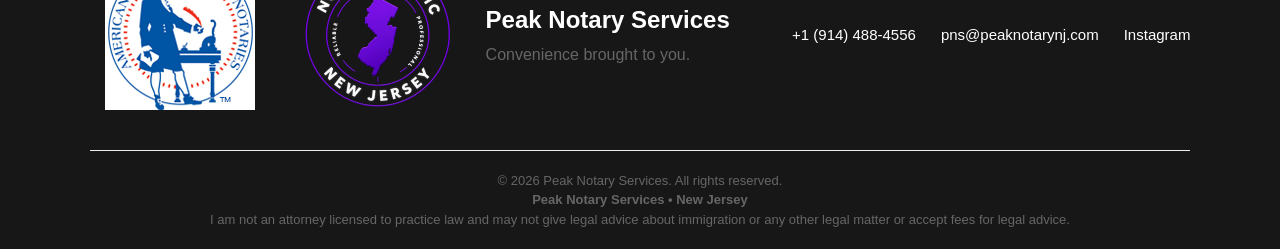
==== commit a67f858b: "11-11 mod" ====
--- a/index.html
+++ b/index.html
@@ -269,20 +269,12 @@
           <a href="mailto:pns@peaknotarynj.com">pns@peaknotarynj.com</a>
 
           <a
-            href="https://www.instagram.com/"
+            href="https://www.instagram.com/peaknotarynj/"
             target="_blank"
             rel="noopener noreferrer"
           >
             Instagram
           </a>
-
-          <a
-            href="https://www.linkedin.com/"
-            target="_blank"
-            rel="noopener noreferrer"
-          >
-            LinkedIn
-          </a>
         </div>
       </div>
 
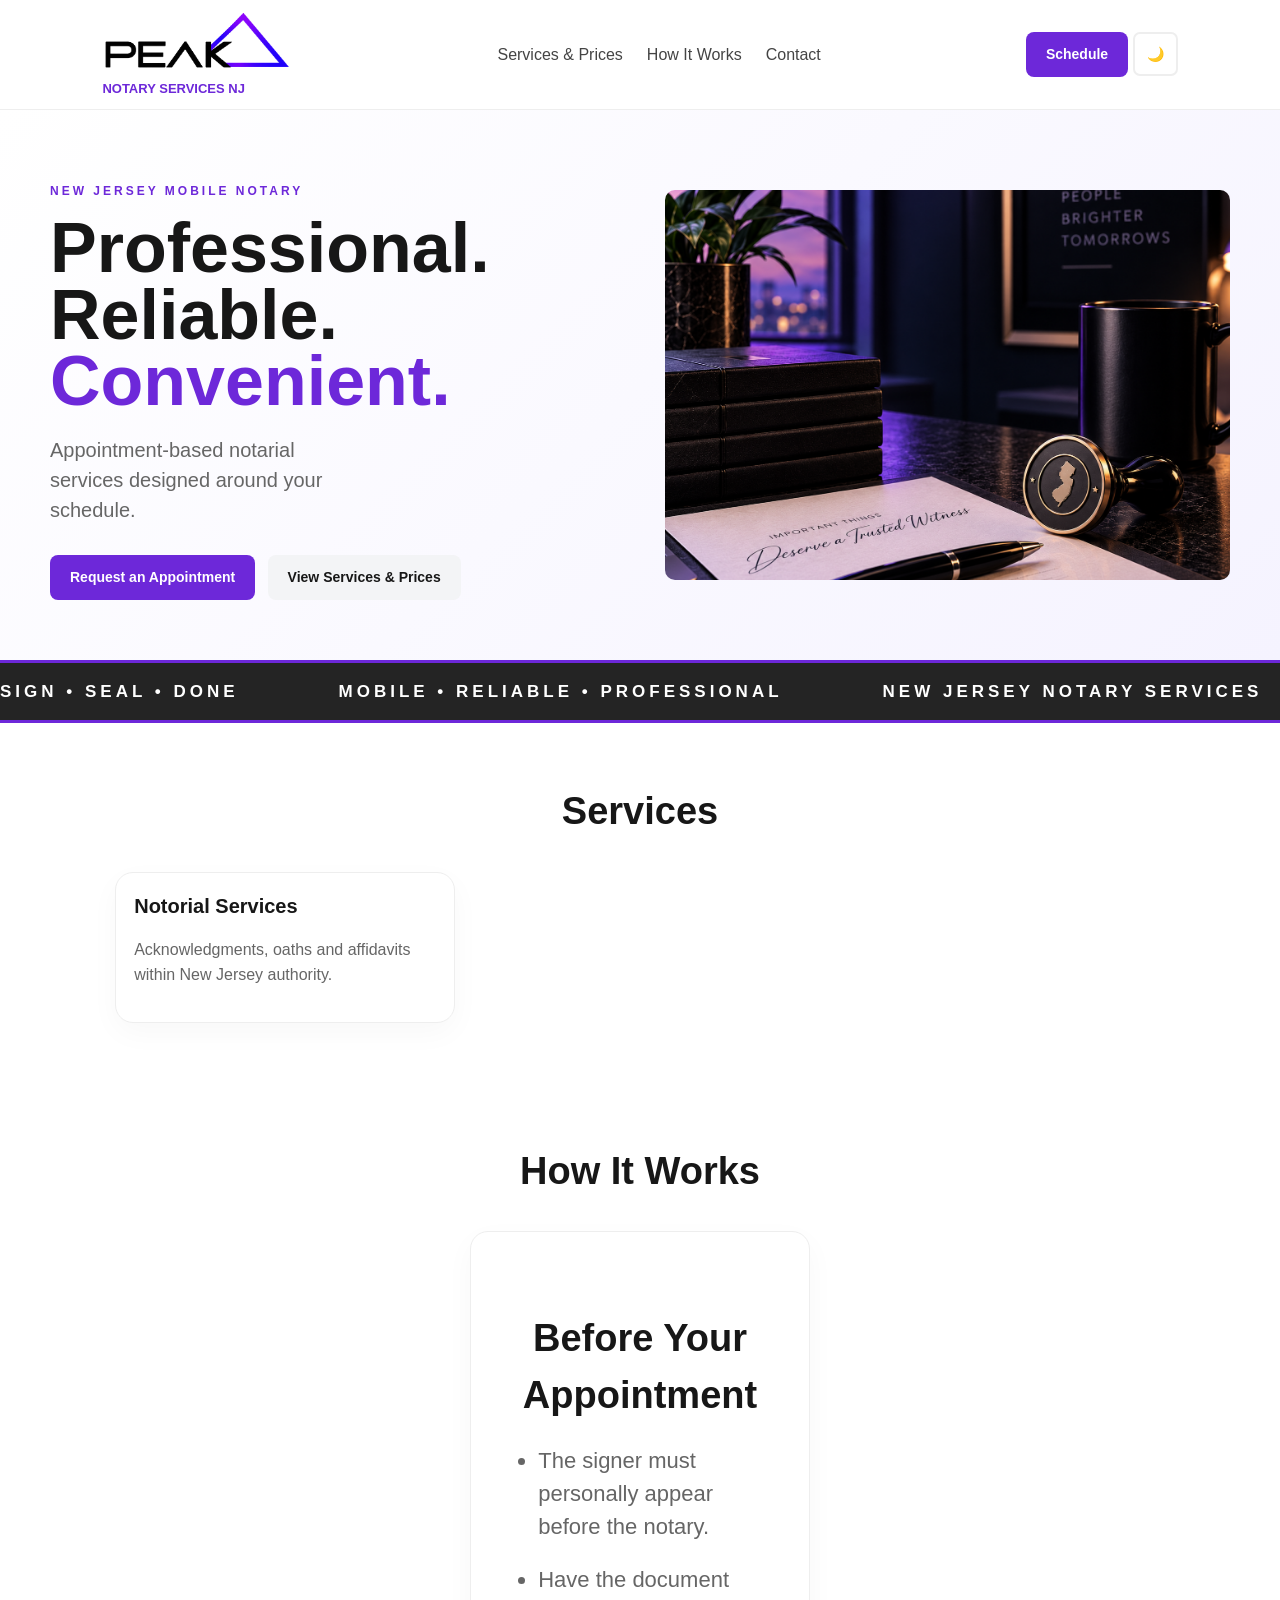
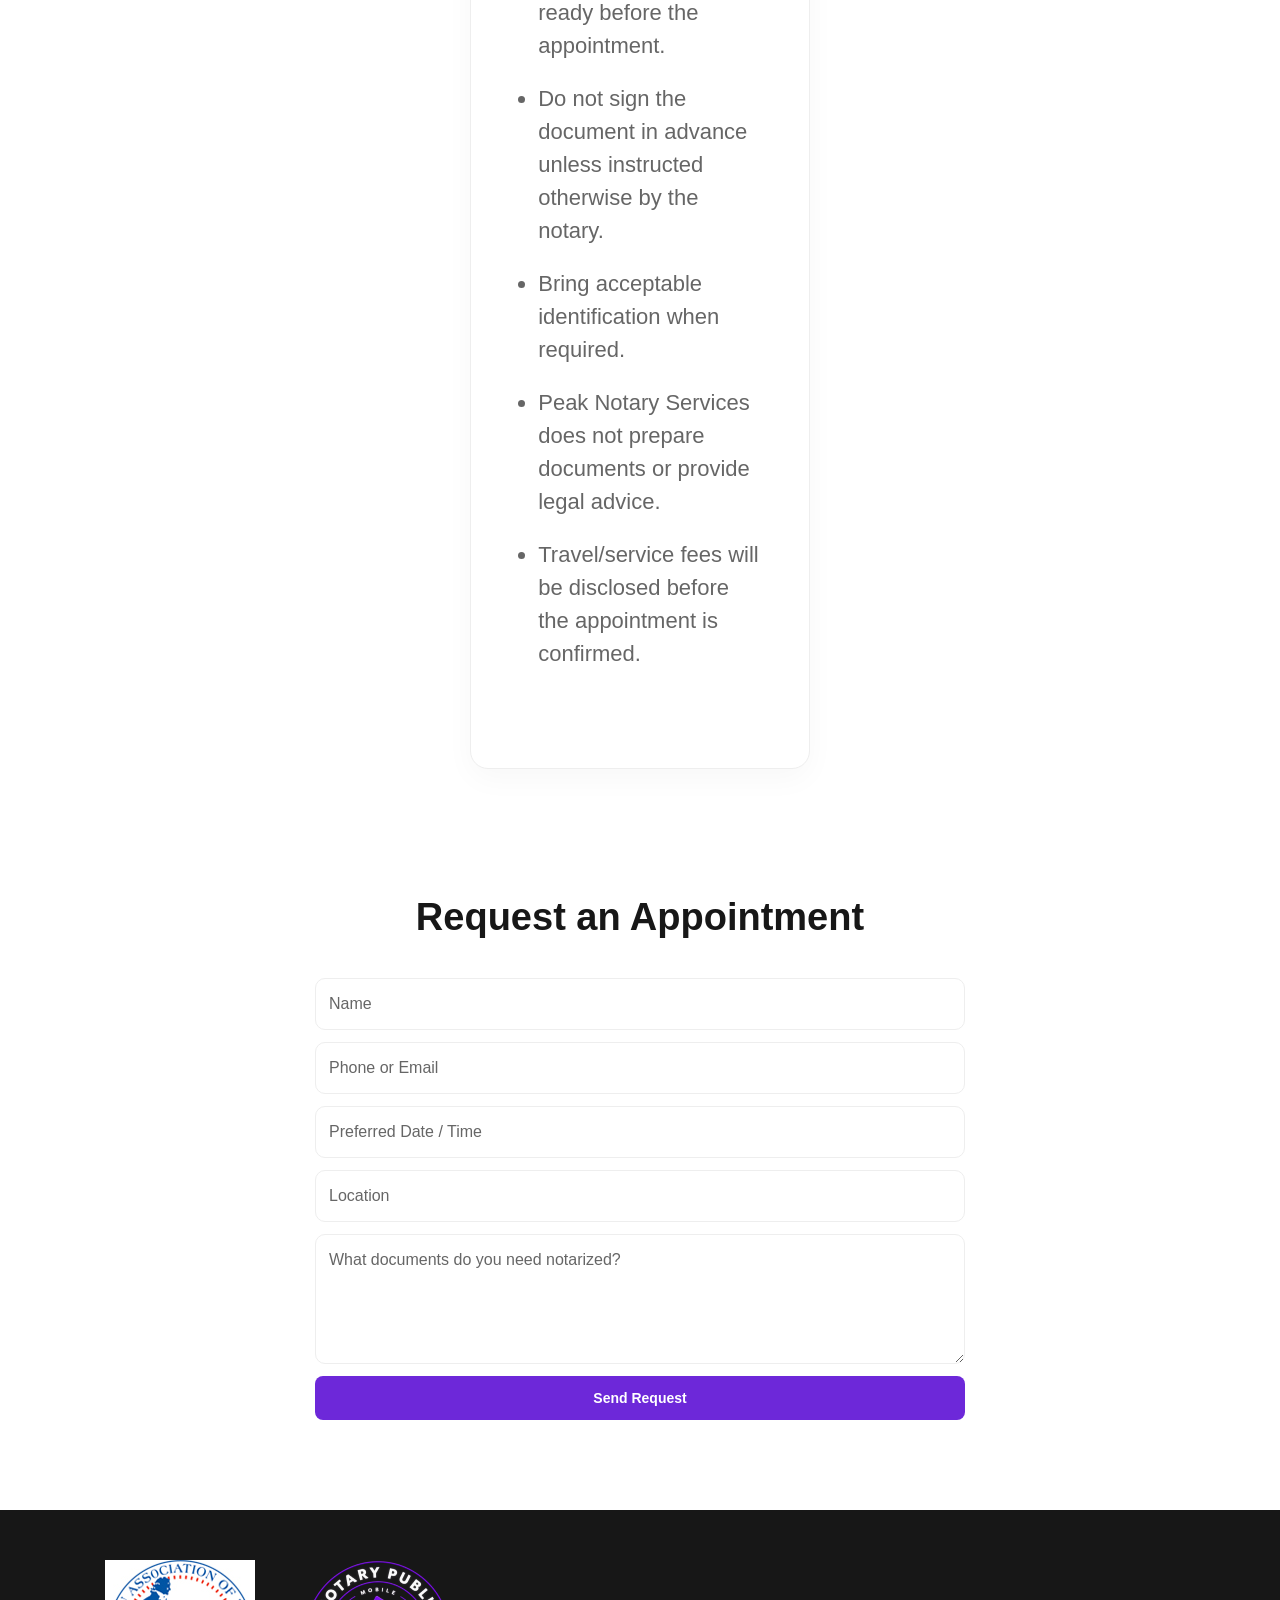
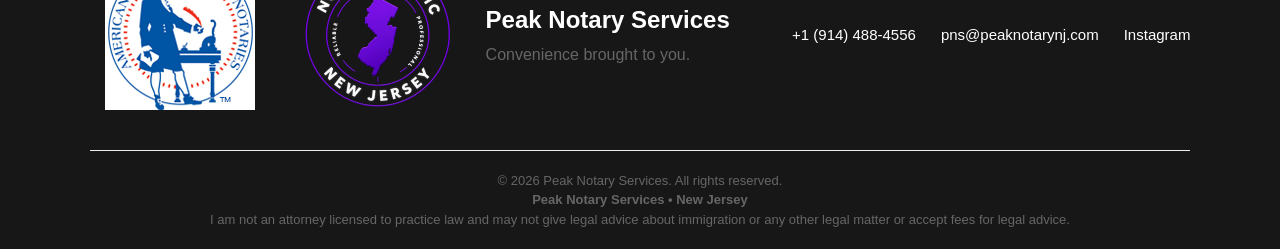
==== commit 599fcb3b: "1117mod" ====
--- a/index.html
+++ b/index.html
@@ -108,39 +108,17 @@
     ========================= -->
 
     <section id="services">
-      <h2 style="text-align: center">Services & Prices</h2>
+      <h2 style="text-align: center">Services</h2>
 
       <div class="cards">
         <!-- GENERAL NOTARIZATION -->
 
         <a href="general-notarization.html">
           <article>
-            <b> General Notarization </b>
+            <b> Notorial Services </b>
 
             <p>
               Acknowledgments, oaths and affidavits within New Jersey authority.
-            </p>
-          </article>
-        </a>
-
-        <!-- MOBILE APPOINTMENTS -->
-
-        <a href="mobile-appointments.html">
-          <article>
-            <b>Mobile Appointments</b>
-
-            <p>We travel to an agreed location for your notary appointment.</p>
-          </article>
-        </a>
-
-        <!-- BUSINESS DOCUMENTS -->
-
-        <a href="business-documents.html">
-          <article>
-            <b>Business Documents</b>
-
-            <p>
-              Notarization for business documents, contracts, and agreements.
             </p>
           </article>
         </a>
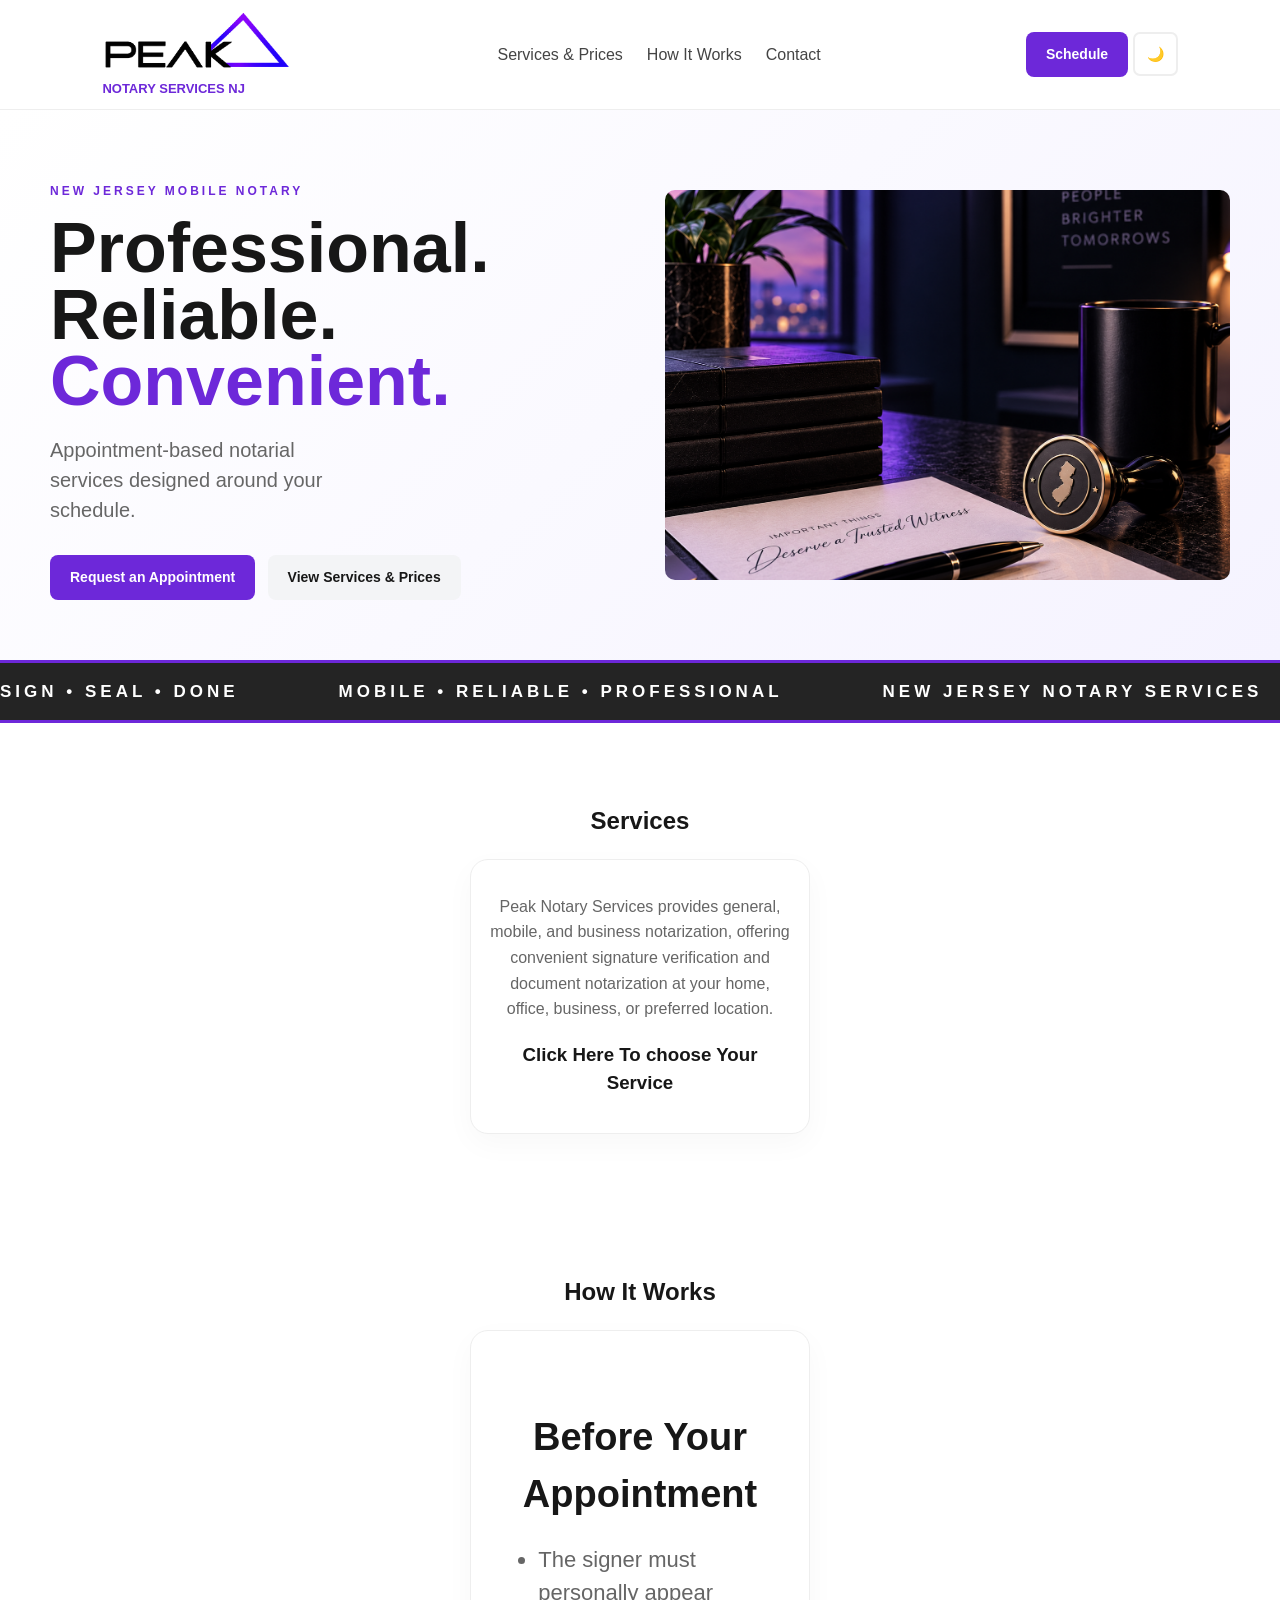
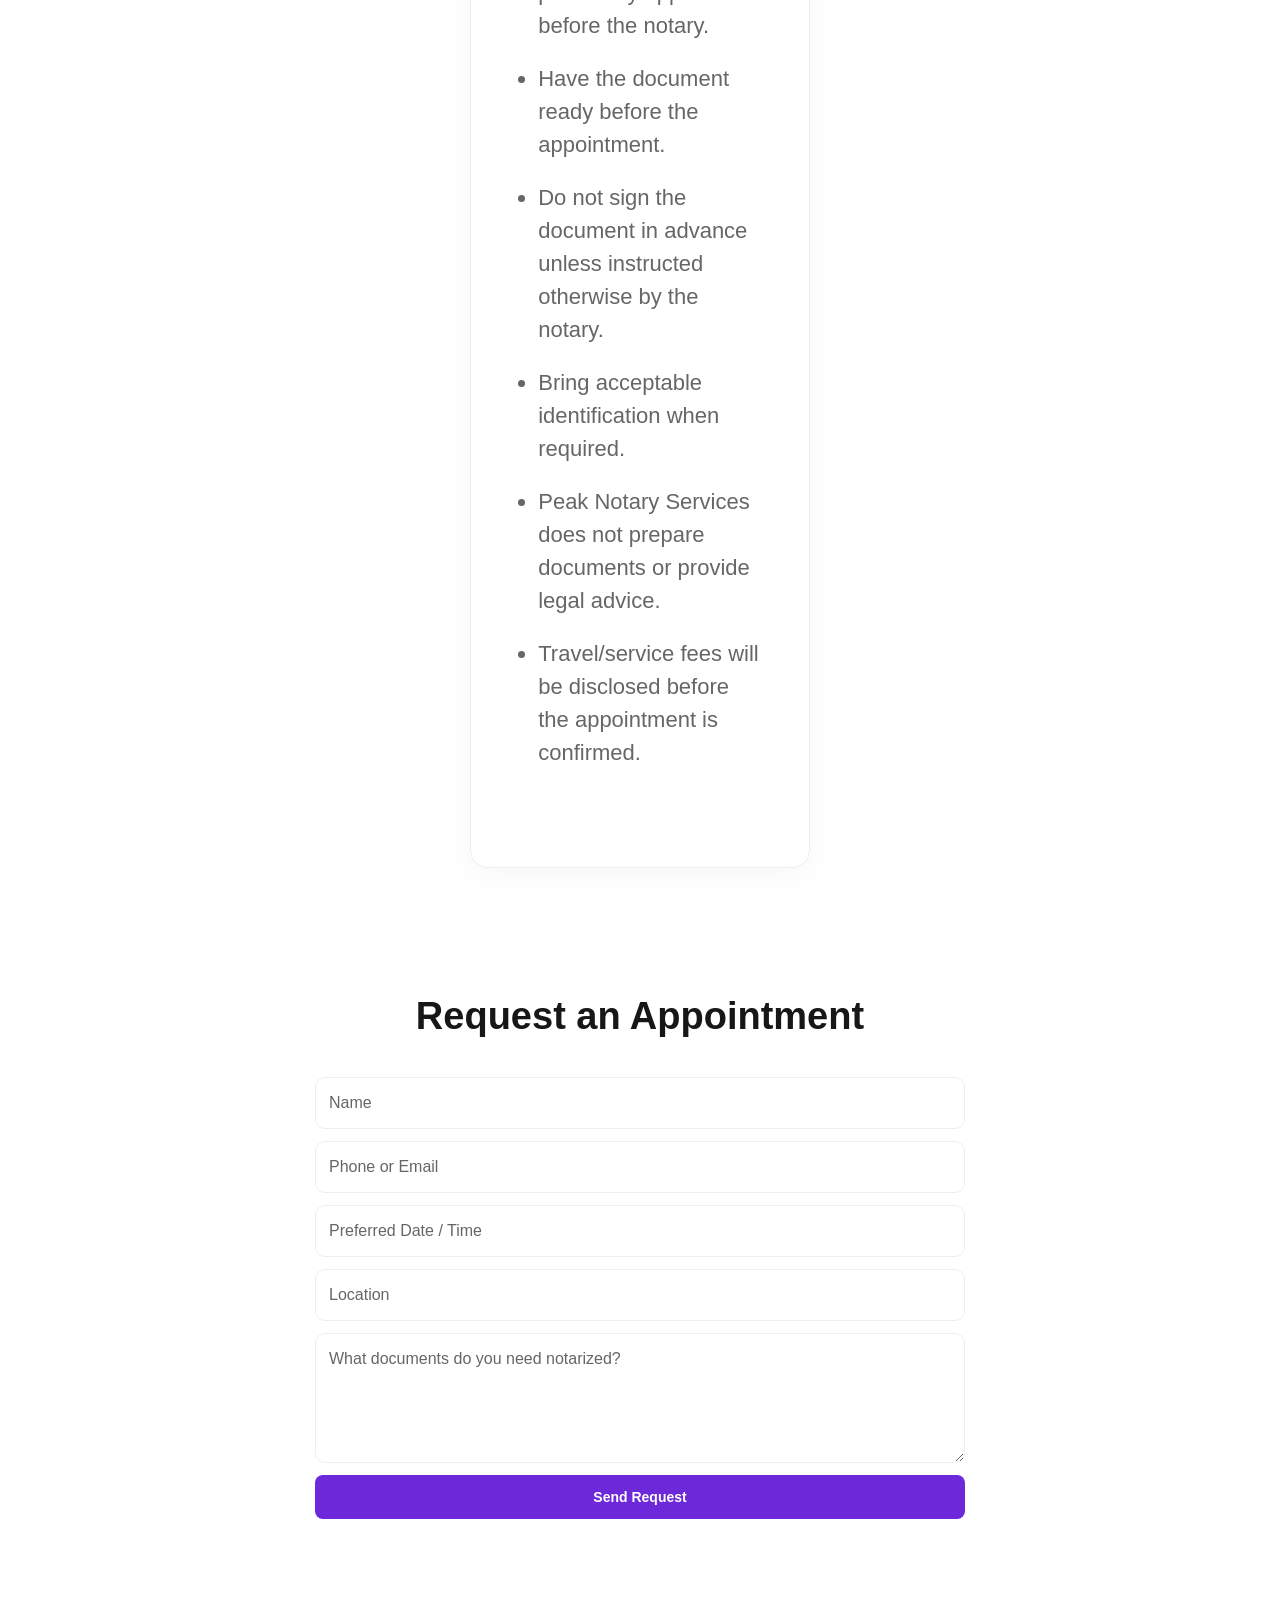
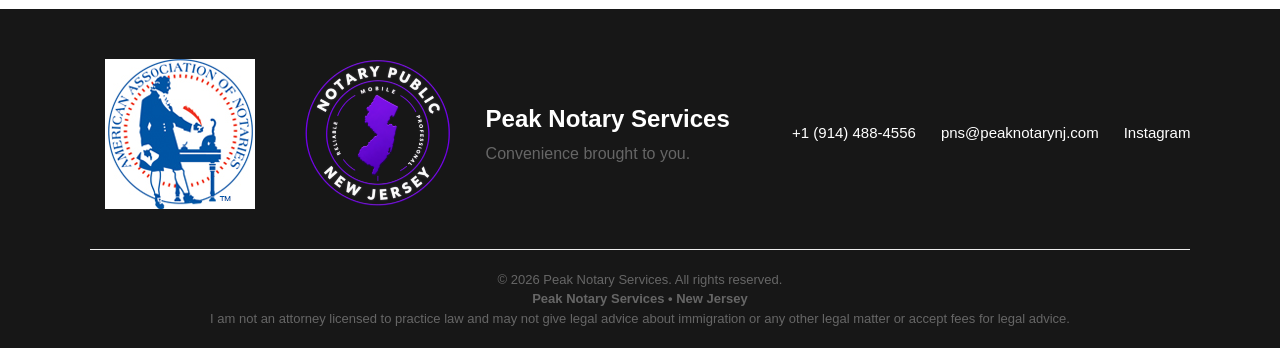
==== commit 27ded1e7: "11-17 update" ====
--- a/index.html
+++ b/index.html
@@ -108,18 +108,25 @@
     ========================= -->
 
     <section id="services">
-      <h2 style="text-align: center">Services</h2>
+      <h1 style="text-align: center">Services</h1>
 
       <div class="cards">
         <!-- GENERAL NOTARIZATION -->
 
-        <a href="general-notarization.html">
+        <h2 style="text-align: center">
+          <a href="general-notarization.html">
+        </a>
+      </h2>   
+            
           <article>
-            <b> Notorial Services </b>
-
-            <p>
-              Acknowledgments, oaths and affidavits within New Jersey authority.
+            
+              <p style="text-align: center">
+              Peak Notary Services provides general, mobile, and business notarization, offering convenient signature verification
+              and document notarization at your home, office, business, or preferred location.
             </p>
+            
+            <h1 style="text-align: center">Click Here To choose Your Service</h1>
+
           </article>
         </a>
       </div>
@@ -130,7 +137,7 @@
     ==========================-->
 
     <section id="how">
-      <h2 style="text-align: center">How It Works</h2>
+      <h1 style="text-align: center">How It Works</h1>
 
       <div class="cards">
         
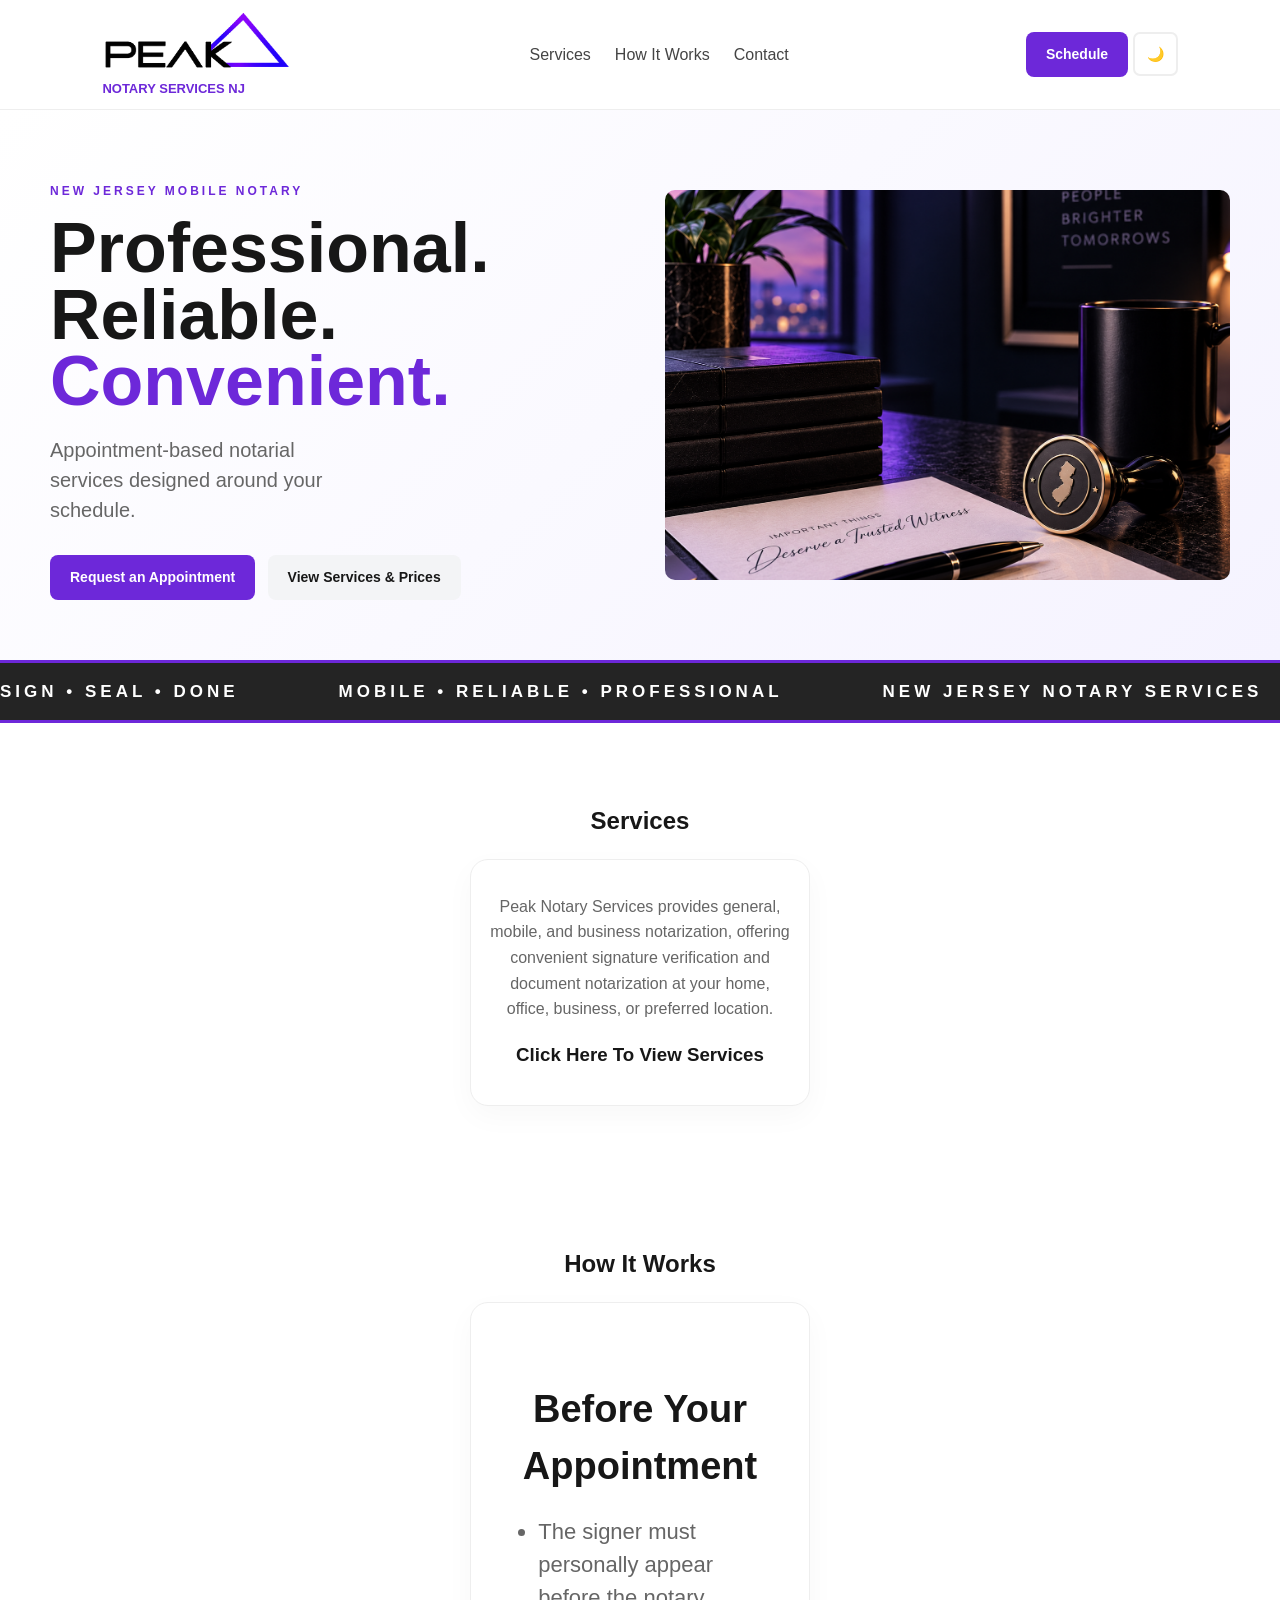
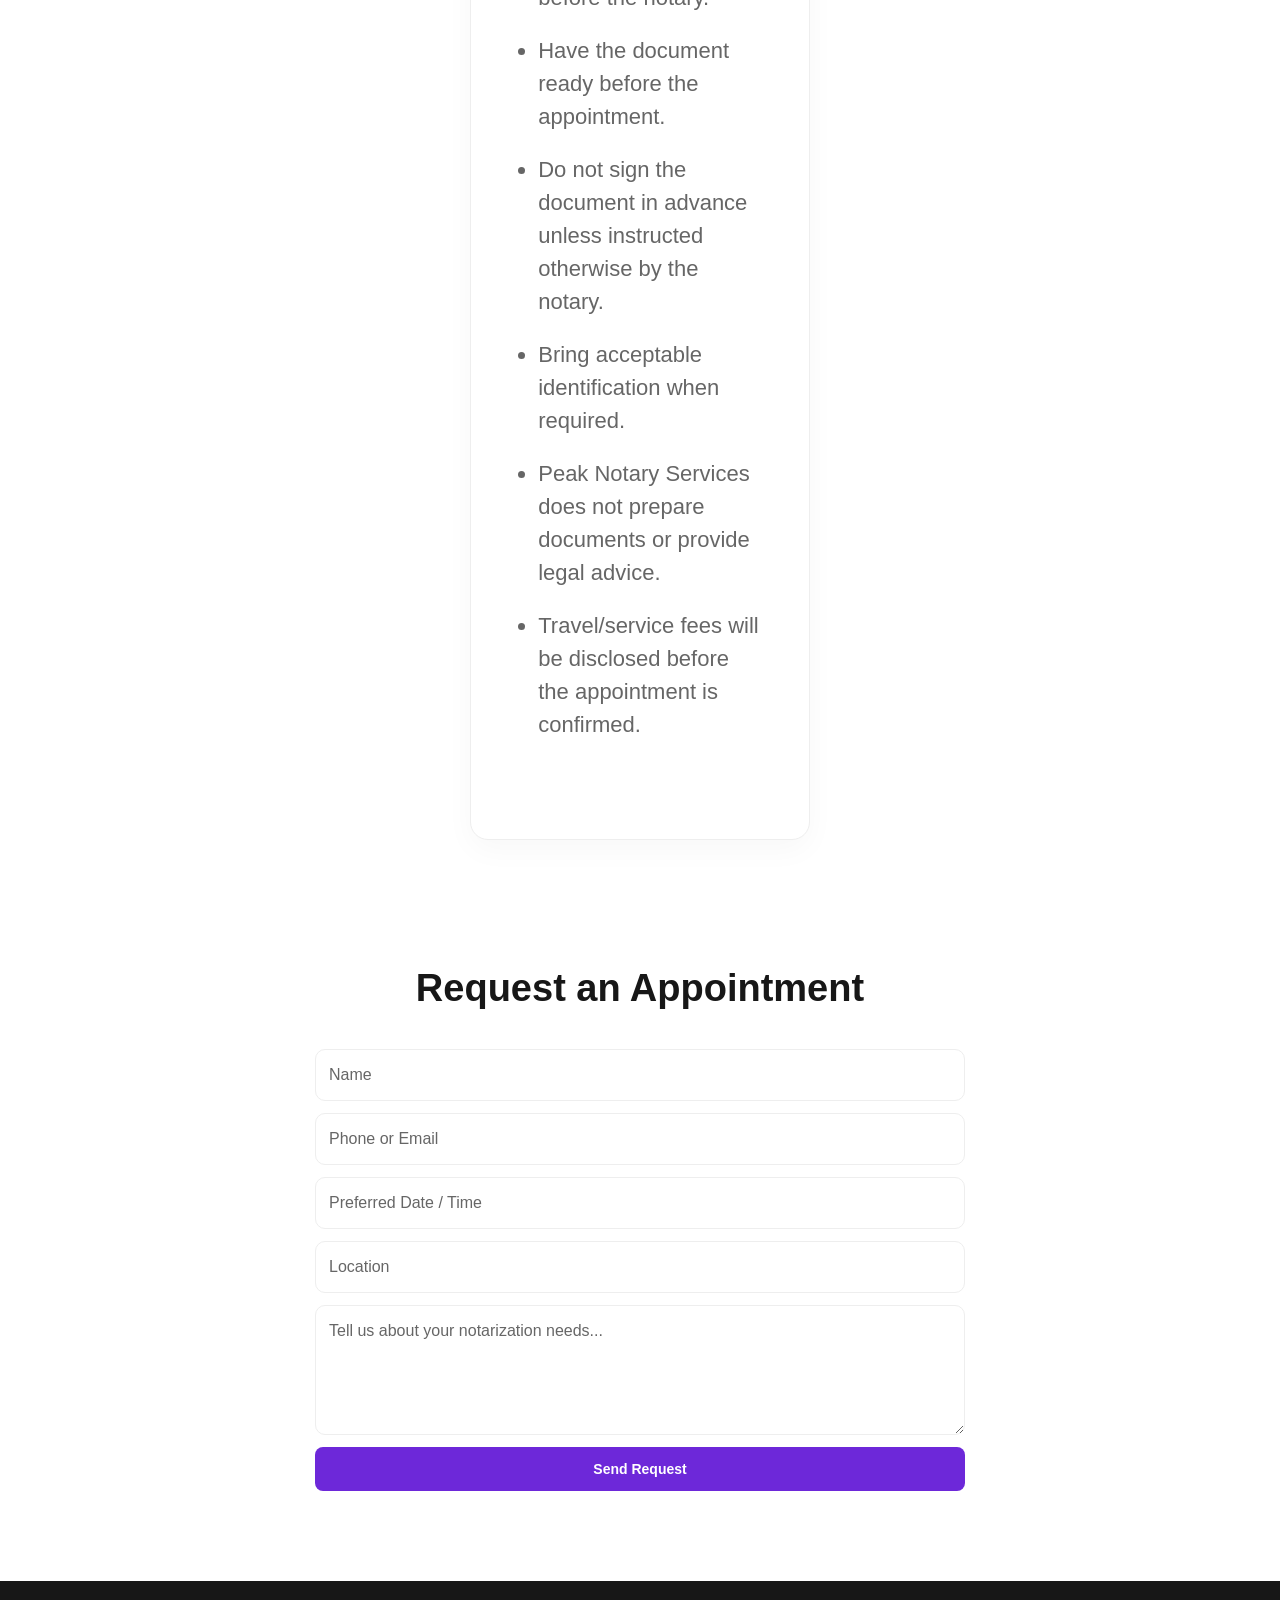
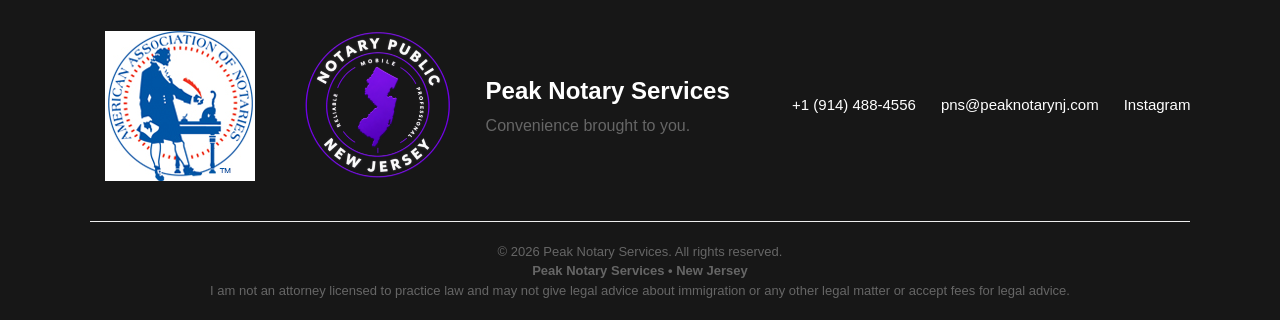
==== commit 55bb5d65: "final mod 11/18" ====
--- a/index.html
+++ b/index.html
@@ -25,9 +25,9 @@
       </a>
 
       <nav>
-        <a href="#services">Services & Prices</a>
-        <a href="#how">How It Works</a>
-        <a href="#contact">Contact</a>
+        <a href="services.html">Services</a>
+        <a href="index.html#how">How It Works</a>
+        <a href="index.html#contact">Contact</a>
       </nav>
 
       <div class="header-actions">
@@ -111,21 +111,23 @@
       <h1 style="text-align: center">Services</h1>
 
       <div class="cards">
-        <!-- GENERAL NOTARIZATION -->
-
+
+        <!-- Services -->
+
+      
         <h2 style="text-align: center">
-          <a href="general-notarization.html">
-        </a>
-      </h2>   
+        </h2>  
             
           <article>
             
+            <a href="Services.html" class="Button">
               <p style="text-align: center">
               Peak Notary Services provides general, mobile, and business notarization, offering convenient signature verification
               and document notarization at your home, office, business, or preferred location.
             </p>
             
-            <h1 style="text-align: center">Click Here To choose Your Service</h1>
+            <h1 style="text-align: center">Click Here To View Services</h1>
+            </a>
 
           </article>
         </a>
@@ -211,8 +213,9 @@
         />
 
         <textarea
-          name="Document"
-          placeholder="What documents do you need notarized?"
+          id="booking-message"
+          name="message"
+          placeholder="Tell us about your notarization needs..."
           required
         ></textarea>
 
--- a/styles.css
+++ b/styles.css
@@ -878,23 +878,23 @@
 
 .pricing-cards {
   max-width: 1000px;
-
   margin: 0 auto;
-
   display: grid;
-
   grid-template-columns: repeat(2, 1fr);
-
   gap: 20px;
 }
 
+/* CLICKABLE PRICE CARDS */
+
 .price-card {
+  display: block;
   padding: 30px;
 
   background: var(--card);
+  color: var(--text);
+  text-decoration: none;
 
   border: 1px solid var(--border);
-
   border-radius: 18px;
 
   box-shadow: 0 10px 30px #00000008;
@@ -903,45 +903,37 @@
     background 0.3s ease,
     border-color 0.3s ease,
     transform 0.2s ease;
+
+  cursor: pointer;
 }
 
 .price-card:hover {
   transform: translateY(-3px);
-
   border-color: var(--purple);
 }
 
 .price-card h3 {
   margin: 0 0 12px;
-
   font-size: 21px;
 }
 
 .price-card p {
   margin: 0;
-
   color: var(--muted);
-
   line-height: 1.6;
 }
 
 .price-card strong {
   display: block;
-
   margin-top: 22px;
-
   color: var(--purple);
-
   font-size: 19px;
 }
 
 .price-card ul {
   padding-left: 20px;
-
   margin: 20px 0;
-
   color: var(--muted);
-
   line-height: 1.7;
 }
 
@@ -951,11 +943,8 @@
 
 .price-card small {
   display: block;
-
   margin-top: 8px;
-
   color: var(--muted);
-
   font-size: 12px;
 }
 
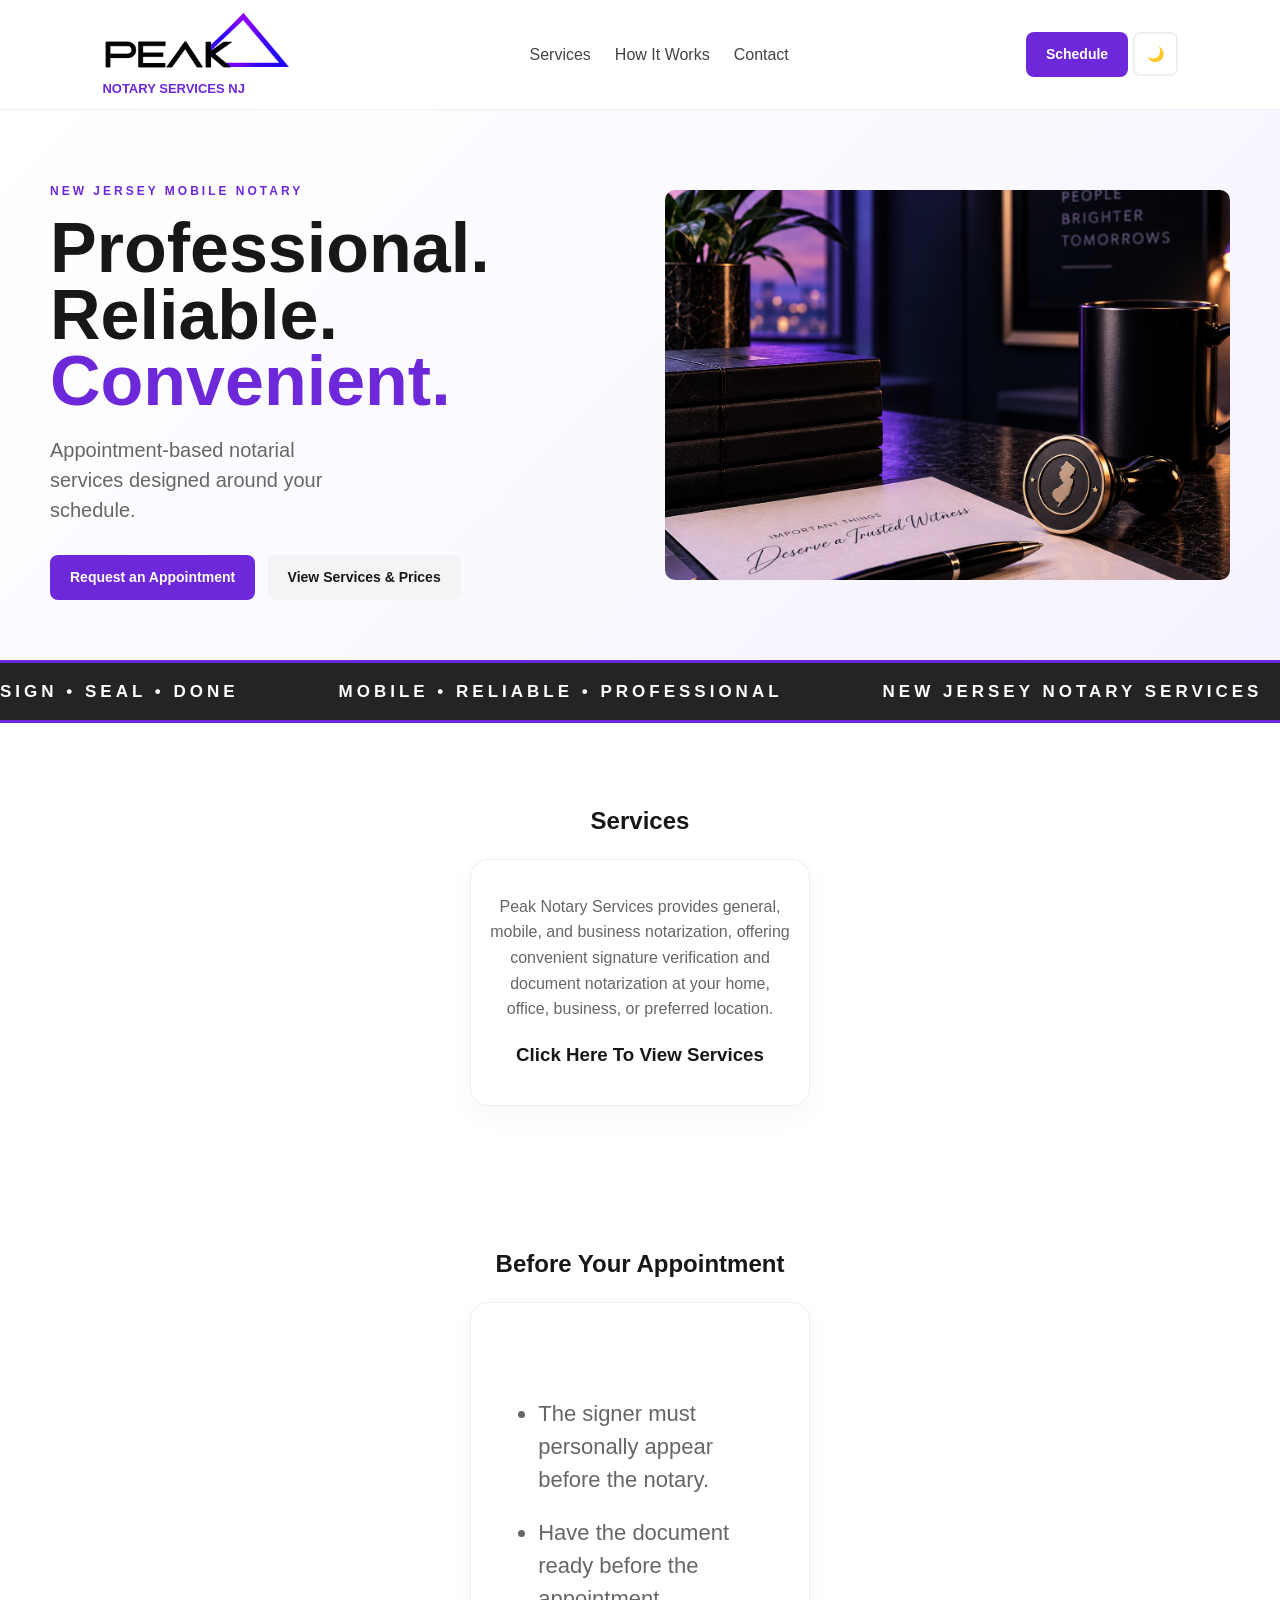
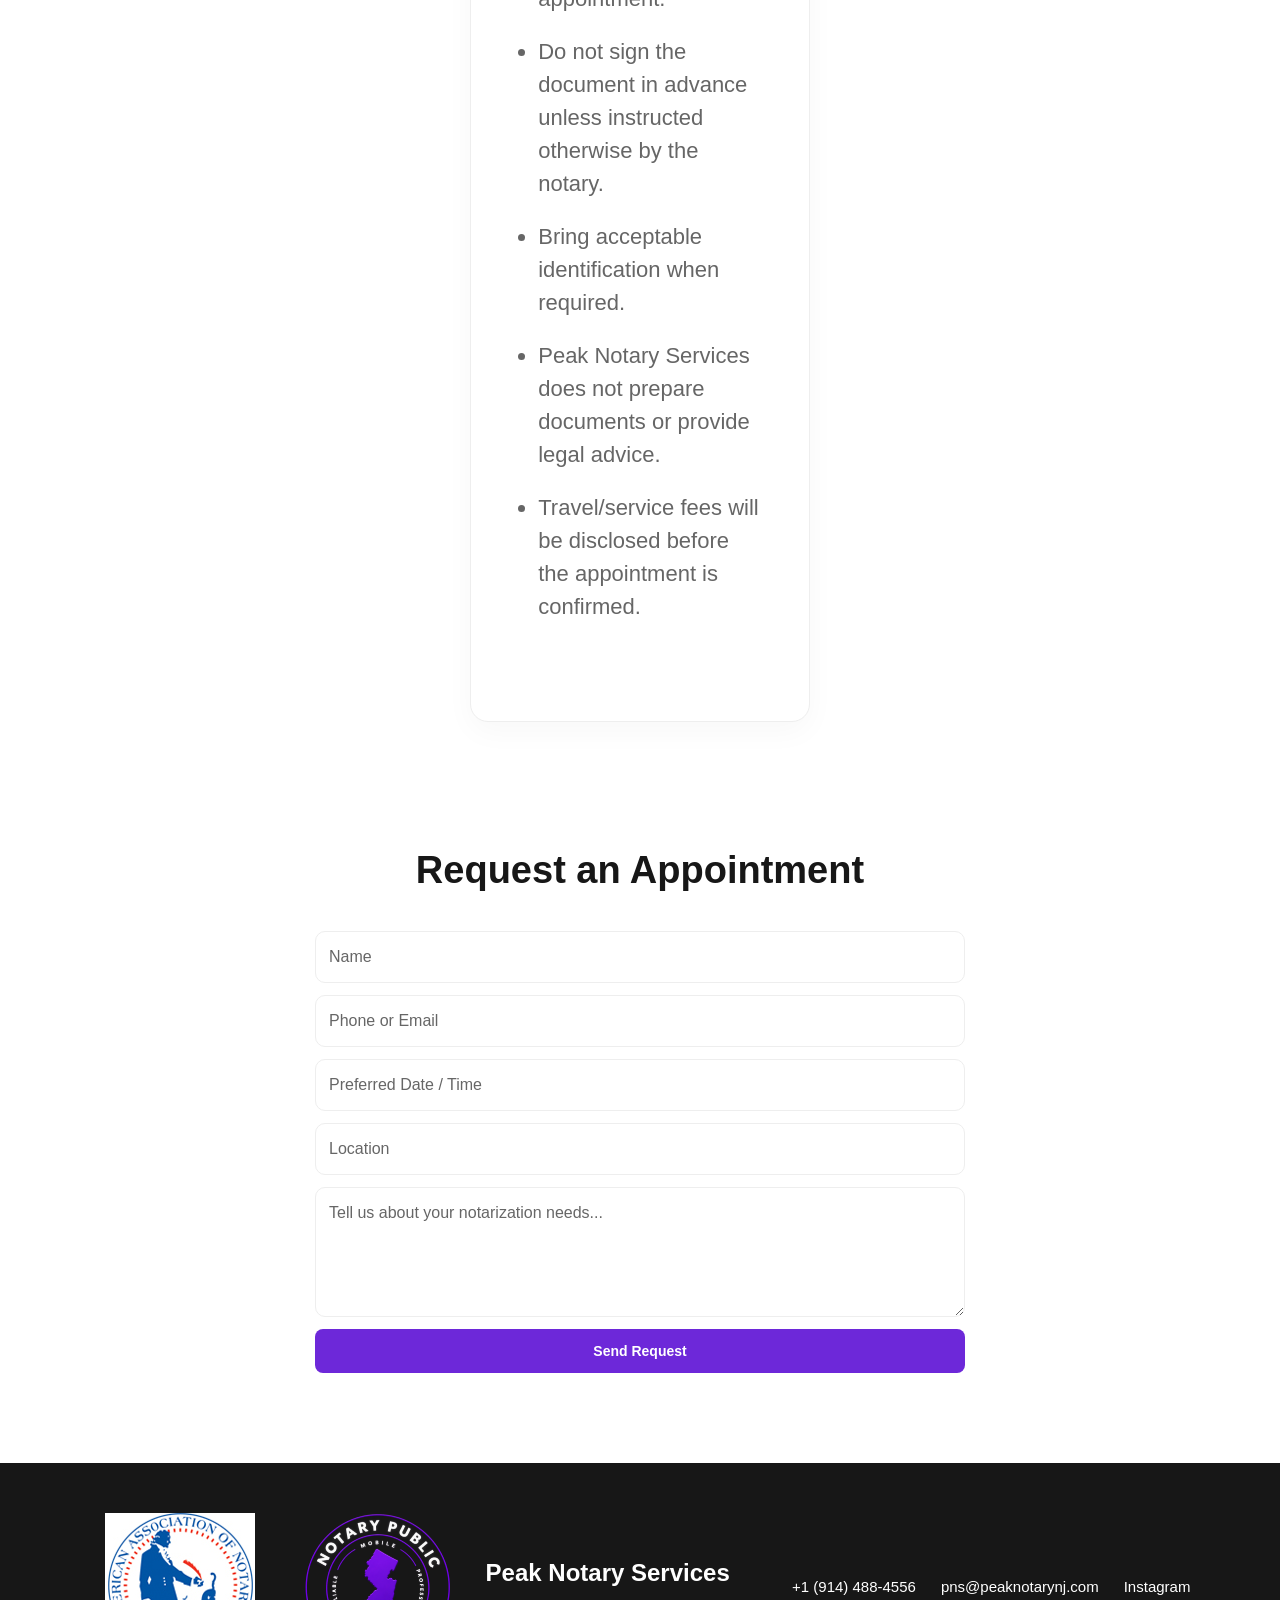
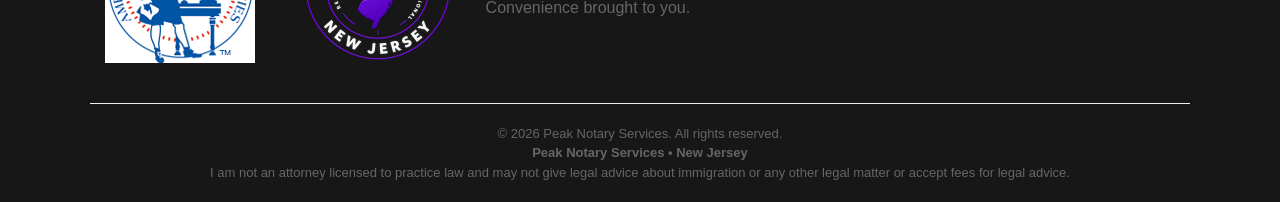
==== commit 22bb6cda: "11/19 mod" ====
--- a/index.html
+++ b/index.html
@@ -135,21 +135,18 @@
     </section>
 
        <!--==========================
-      HOW IT WORKS
+      BEFORE YOUR APPOINTMENT
     ==========================-->
 
     <section id="how">
-      <h1 style="text-align: center">How It Works</h1>
+      <h1 style="text-align: center">Before Your Appointment</h1>
 
       <div class="cards">
-        
-        <!-- How It Works -->
 
         <a href="how-it-works.html">
         <article></a>
   
         <section class="important-info">
-          <h2>Before Your Appointment</h2>
 
           <ul>
             <li>The signer must personally appear before the notary.</li>
